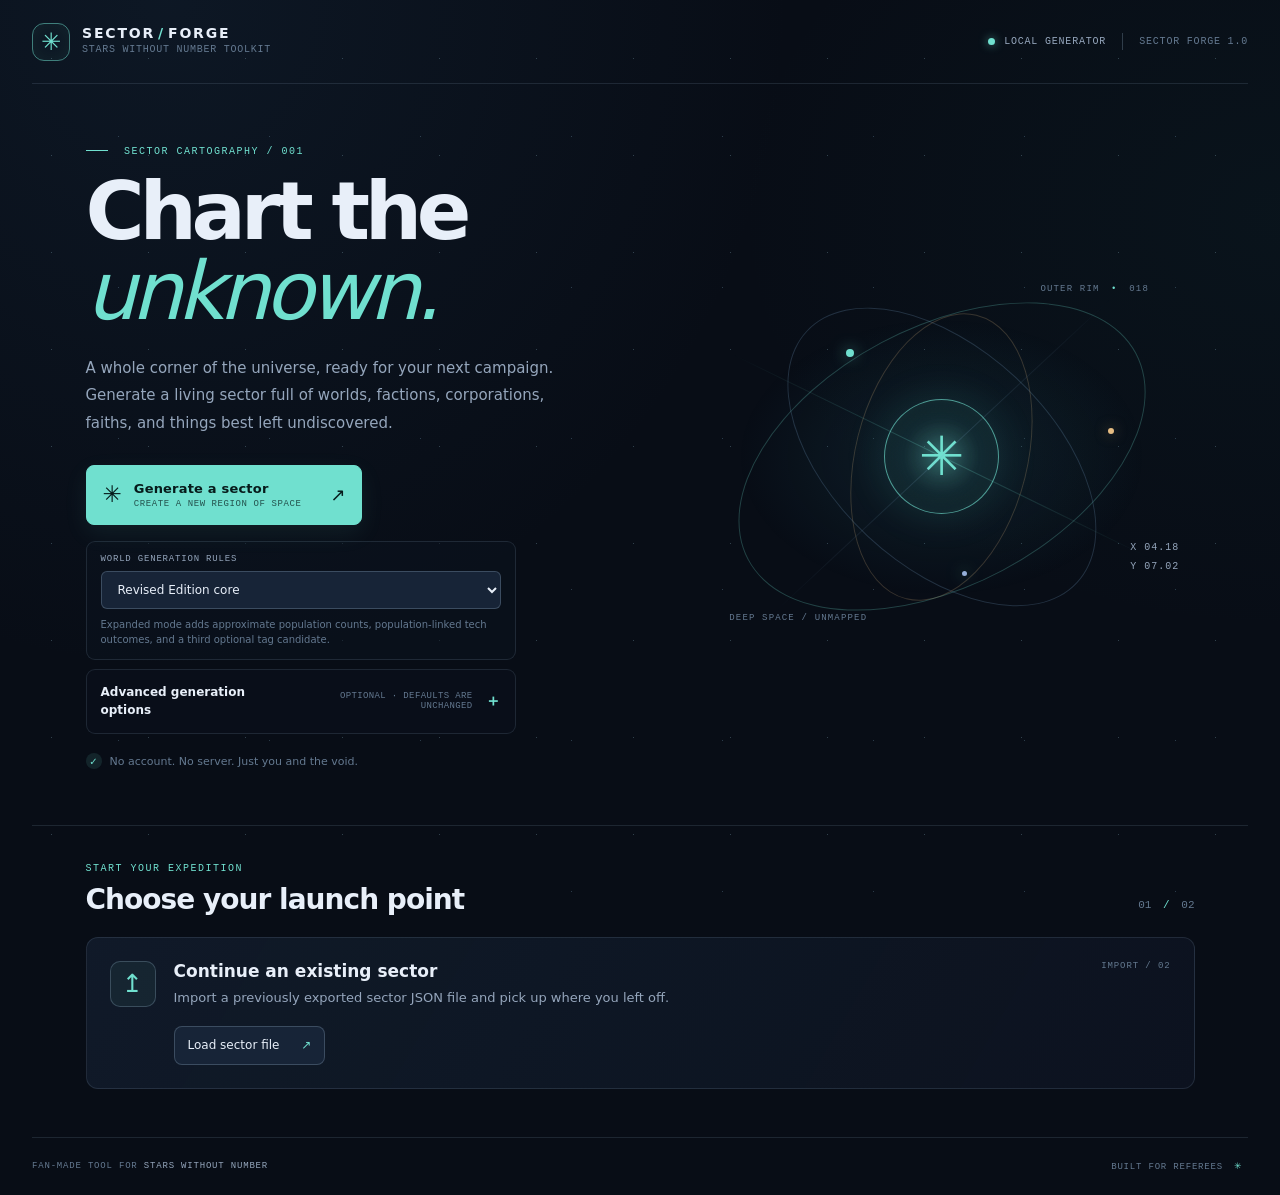
==== index.html @ ba1aae86 "Add files via upload" ====
<!DOCTYPE html>
<html lang="en">
<head>
	<meta charset="UTF-8">
	<meta name="viewport" content="width=device-width, initial-scale=1">
	<meta name="theme-color" content="#0a101b">
	<meta name="description" content="Generate, explore, edit, and share Stars Without Number sectors.">
	<link rel="icon" type="image/svg+xml" href="./favicon.svg">
	<link rel="icon" type="image/png" sizes="32x32" href="./favicon-32x32.png">
	<link rel="icon" type="image/png" sizes="16x16" href="./favicon-16x16.png">
	<link rel="shortcut icon" href="./favicon.ico">
	<link rel="apple-touch-icon" sizes="180x180" href="./apple-touch-icon.png">
	<title>Sector Forge — Stars Without Number</title>
	<link rel="stylesheet" href="planet.css">
</head>
<body>
	<main id="generator-container" class="hide-section app-shell generator-shell">
		<header class="app-topbar">
			<a class="brand-lockup" href="#" aria-label="Sector Forge home">
				<span class="brand-mark" aria-hidden="true">✳</span>
				<span class="brand-copy"><strong>SECTOR<span class="brand-slash">/</span>FORGE</strong><small>STARS WITHOUT NUMBER TOOLKIT</small></span>
			</a>
			<div class="topbar-right"><span class="status-dot"></span><span>LOCAL GENERATOR</span><span class="topbar-divider"></span><span class="version-label">SECTOR FORGE 1.0</span></div>
		</header>

		<section class="hero-grid">
			<div class="hero-copy">
				<p class="eyebrow"><span class="eyebrow-line"></span> SECTOR CARTOGRAPHY / 001</p>
				<h1>Chart the<br><em>unknown.</em></h1>
				<p class="hero-description">A whole corner of the universe, ready for your next campaign. Generate a living sector full of worlds, factions, corporations, faiths, and things best left undiscovered.</p>
				<div class="hero-actions">
					<button id="generate-button" class="button button-primary"><span class="button-icon" aria-hidden="true">✳</span><span><strong>Generate a sector</strong><small>CREATE A NEW REGION OF SPACE</small></span><span class="button-arrow" aria-hidden="true">↗</span></button>
				</div>
				<div class="generation-options">
					<label for="world-generation-mode">World generation rules</label>
					<select id="world-generation-mode">
						<option value="core">Revised Edition core</option>
						<option value="expanded">Expanded World Generation profile</option>
					</select>
					<p>Expanded mode adds approximate population counts, population-linked tech outcomes, and a third optional tag candidate.</p>
				</div>
				<details id="advanced-generation-options" class="generation-advanced">
					<summary><span>Advanced generation options</span><small>OPTIONAL · DEFAULTS ARE UNCHANGED</small></summary>
					<div class="generation-advanced-grid">
						<div class="generation-advanced-field">
							<label for="system-density">System density</label>
							<select id="system-density">
								<option value="default" selected>Default — current SWN baseline (21–30)</option>
								<option value="empty">Empty — no systems</option>
								<option value="scarce">Scarce — 8–14 systems</option>
								<option value="normal">Normal — 31–40 systems</option>
								<option value="crowded">Crowded — 45–65 systems</option>
							</select>
						</div>
						<div class="generation-advanced-field">
							<label for="world-density">World &amp; orbital content</label>
							<select id="world-density">
								<option value="default" selected>Default — current generation rules</option>
								<option value="empty">Empty — no planets or extra objects</option>
								<option value="scarce">Scarce — occasional worlds and objects</option>
								<option value="normal">Normal — varied, moderate systems</option>
								<option value="crowded">Crowded — many worlds and objects</option>
							</select>
						</div>
					</div>
					<p class="generation-advanced-note">System density controls how many of the 80 hexes contain stars. World &amp; orbital content controls planets, surface sites, and non-world survey objects such as stations, mines, ruins, wrecks, and installations. Leave both at Default to keep the existing one-click behavior.</p>
				</details>
				<div class="hero-footnote"><span class="mini-check">✓</span> No account. No server. Just you and the void.</div>
			</div>
			<div class="hero-art" aria-hidden="true">
				<div class="orbit orbit-one"></div><div class="orbit orbit-two"></div><div class="orbit orbit-three"></div>
				<div class="orbit-axis orbit-axis-one"></div><div class="orbit-axis orbit-axis-two"></div>
				<div class="hero-core"><span>✳</span></div>
				<span class="orbital-point orbital-point-one"></span><span class="orbital-point orbital-point-two"></span><span class="orbital-point orbital-point-three"></span>
				<span class="art-label art-label-top">OUTER RIM <i>•</i> 018</span><span class="art-label art-label-bottom">DEEP SPACE / UNMAPPED</span>
				<span class="art-coordinate">X 04.18<br>Y 07.02</span>
			</div>
		</section>

		<section class="creation-grid" aria-label="Sector setup">
			<div class="section-heading"><div><p class="eyebrow">START YOUR EXPEDITION</p><h2>Choose your launch point</h2></div><span class="section-index">01 <i>/</i> 02</span></div>
			<div class="launch-card load-card">
				<div class="launch-icon" aria-hidden="true">↥</div>
				<div class="launch-copy"><h3>Continue an existing sector</h3><p>Import a previously exported sector JSON file and pick up where you left off.</p><label class="button button-secondary file-button" for="file-input">Load sector file <span aria-hidden="true">↗</span></label><input type="file" id="file-input" accept=".json,.txt,application/json,text/plain"></div>
				<div class="card-index">IMPORT / 02</div>
			</div>
		</section>

		<footer class="app-footer"><span>FAN-MADE TOOL FOR <a href="https://www.sinenomine-pub.com/?page_id=395" target="_blank" rel="noreferrer">STARS WITHOUT NUMBER</a></span><span class="footer-right">BUILT FOR REFEREES <i>✳</i></span></footer>
	</main>

	<main id="viewer-container" class="hide-section app-shell viewer-shell">
		<header class="app-topbar">
			<a class="brand-lockup" href="#" id="home-brand" aria-label="Back to Sector Forge">
				<span class="brand-mark" aria-hidden="true">✳</span>
				<span class="brand-copy"><strong>SECTOR<span class="brand-slash">/</span>FORGE</strong><small>STARS WITHOUT NUMBER TOOLKIT</small></span>
			</a>
			<div class="topbar-right"><span class="status-dot"></span><span>SECTOR FILE ACTIVE</span><span class="topbar-divider"></span><span class="version-label">GM CONSOLE</span></div>
		</header>

		<section class="sector-heading-row">
			<div class="sector-heading-copy"><p class="eyebrow"><span class="eyebrow-line"></span> YOUR CHARTED SPACE</p><div id="sector-name-container" class="sector-name-container"></div><p class="sector-subtitle">Independent worlds. Competing powers. A thousand stories waiting to happen.</p></div>
			<div class="sector-heading-actions"><span class="live-pill"><span class="status-dot"></span> ACTIVE SECTOR</span><button id="back-button" class="button button-quiet genmode"><span aria-hidden="true">←</span> All sectors</button></div>
		</section>

		<div id="viewer-tabs" class="viewer-tabs">
			<section data-title="Export" class="content-panel export-panel">
				<div class="panel-heading"><div><p class="eyebrow">TRANSFER / ARCHIVE</p><h2>Export &amp; share</h2><p class="panel-description">Save a local copy for safekeeping, or share a compressed link to this exact sector.</p></div><span class="panel-heading-mark" aria-hidden="true">↗</span></div>
				<div class="export-grid">
					<article class="export-card"><div class="export-card-icon" aria-hidden="true">▤</div><p class="eyebrow">REFEREE EDITION</p><h3>Full sector archive</h3><p>Includes private notes, hidden details, world tags, and referee-facing information.</p><a id="export-json-gm" class="button button-primary export-link" download>Download GM JSON <span aria-hidden="true">↓</span></a><label class="field-label" for="export-url-gm">Shareable GM link</label><input id="export-url-gm" readonly class="url-export" aria-label="Shareable GM link">
					</article>
					<article class="export-card"><div class="export-card-icon" aria-hidden="true">◇</div><p class="eyebrow">PLAYER EDITION</p><h3>Player-safe archive</h3><p>Strips selected secrets and hidden details, ready to share with the table.</p><a id="export-json-player" class="button button-secondary export-link" download>Download player JSON <span aria-hidden="true">↓</span></a><label class="field-label" for="export-url-player">Shareable player link</label><input id="export-url-player" readonly class="url-export" aria-label="Shareable player link">
					</article>
				</div>
				<p class="export-note"><span aria-hidden="true">ⓘ</span> Links contain the sector data in the URL. Large sectors may create long links; JSON is the most reliable backup.</p>
			</section>
			<section data-title="Sector Map" id="map-container" class="content-panel map-panel"></section>
			<section data-title="Worlds" class="content-panel data-panel"><div class="panel-heading"><div><p class="eyebrow">PLANETARY RECORDS</p><h2>World directory</h2><p class="panel-description">Browse and sort the worlds scattered across this sector.</p></div><span class="panel-heading-mark" aria-hidden="true">◎</span></div><div id="worlds-output" class="table-output"></div></section>
			<section data-title="Corporations" class="content-panel data-panel"><div class="panel-heading"><div><p class="eyebrow">COMMERCE / INDUSTRY</p><h2>Corporations</h2><p class="panel-description">The organizations competing to own tomorrow.</p></div><span class="panel-heading-mark" aria-hidden="true">▥</span></div><div id="corporations-output" class="table-output"></div></section>
			<section data-title="Political Groups" class="content-panel data-panel"><div class="panel-heading"><div><p class="eyebrow">POWER / INFLUENCE</p><h2>Political groups</h2><p class="panel-description">Movements, coalitions, and powers with a stake in the sector.</p></div><span class="panel-heading-mark" aria-hidden="true">⌘</span></div><div id="political-groups-output" class="table-output"></div></section>
			<section data-title="Religions" class="content-panel data-panel"><div class="panel-heading"><div><p class="eyebrow">BELIEF / IDEOLOGY</p><h2>Religions &amp; faiths</h2><p class="panel-description">Creeds that shape worlds—and the people willing to die for them.</p></div><span class="panel-heading-mark" aria-hidden="true">✧</span></div><div id="religions-output" class="table-output"></div></section>
			<section data-title="Aliens" class="content-panel data-panel"><div class="panel-heading"><div><p class="eyebrow">NON-HUMAN INTELLIGENCE</p><h2>Alien catalog</h2><p class="panel-description">Unfamiliar life, strange societies, and first-contact complications.</p></div><span class="panel-heading-mark" aria-hidden="true">⌁</span></div><div id="aliens-output" class="table-output"></div></section>
			<section data-title="Factions" class="content-panel data-panel campaign-panel">
				<div class="panel-heading"><div><p class="eyebrow">SECTOR POWER / DOWNTIME</p><h2>Faction operations</h2><p class="panel-description">Track influential organizations, their resources, goals, assets, and the pressure they exert across the sector.</p></div><span class="panel-heading-mark" aria-hidden="true">♜</span></div>
				<div class="tool-actions"><button id="factions-reroll" class="button button-secondary" type="button">Regenerate factions</button><button id="faction-turn-button" class="button button-primary" type="button">Advance faction turn ↗</button><span id="faction-turn-status" class="tool-status"></span></div>
				<div id="faction-news" class="story-grid"></div><div id="factions-output" class="table-output"></div>
				<div class="panel-subsection"><h3>Diplomatic relations</h3><p class="panel-description">Bilateral relationships shift with turns and can be adjusted directly; they feed conflict pressure and market stability.</p><div id="diplomacy-output" class="table-output"></div></div>
				<div class="panel-subsection"><h3>Faction asset roster</h3><p class="panel-description">Review and edit individual assets, upkeep, hit points, deployment, and readiness.</p><div id="assets-output" class="table-output"></div></div>
				<p class="tool-footnote">Faction turns track income, upkeep, maintenance, asset purchases, influence, repair, and attack events using Sector Forge’s original generic asset catalog. This is a playable campaign aid, not a verbatim reproduction of the full published faction asset catalog and all special asset abilities.</p>
			</section>
			<section data-title="Trade & Routes" class="content-panel data-panel campaign-panel">
				<div class="panel-heading"><div><p class="eyebrow">TRADE LANES / POLITIES / MARKETS</p><h2>Sector connections</h2><p class="panel-description">Map reachable neighbors, outline political blocs, and compare original local commodity markets.</p></div><span class="panel-heading-mark" aria-hidden="true">⇄</span></div>
				<div class="tool-actions"><button id="routes-reroll" class="button button-secondary" type="button">Recalculate routes</button><button id="markets-reroll" class="button button-secondary" type="button">Reroll markets</button><span id="route-status" class="tool-status"></span></div>
				<div class="panel-subsection"><h3>Political blocs</h3><div id="polities-output" class="story-grid"></div></div>
				<div class="panel-subsection"><h3>Trade & scout routes</h3><div id="routes-output" class="table-output"></div></div>
				<div class="panel-subsection"><h3>Territorial influence</h3><p class="panel-description">Control is recalculated from home systems and deployed assets. A referee override can settle contested borders.</p><div id="influence-output" class="table-output"></div></div>
				<div class="panel-subsection"><h3>World markets</h3><p class="panel-description">Prices are creative local estimates for campaign play, not a literal transcription of Suns of Gold tables.</p><div id="markets-output" class="market-grid"></div></div>
				<div class="panel-subsection"><h3>Corporate market links</h3><p class="panel-description">These are live links between corporations, specific worlds, market goods, and the systems that carry the trade.</p><div id="corp-market-links-output" class="table-output"></div></div>
			</section>
			<section data-title="Adventure Lab" class="content-panel data-panel campaign-panel">
				<div class="panel-heading"><div><p class="eyebrow">FRIENDS / ENEMIES / COMPLICATIONS</p><h2>Adventure seed forge</h2><p class="panel-description">Turn existing world tags into playable starting situations with patrons, opposition, complications, locations, stakes, and rewards.</p></div><span class="panel-heading-mark" aria-hidden="true">✦</span></div>
				<div class="tool-actions"><button id="adventures-reroll" class="button button-primary" type="button">Generate new adventure seeds ↗</button><span id="adventure-status" class="tool-status"></span></div>
				<div id="adventures-output" class="story-grid adventure-grid"></div>
			</section>
			<section data-title="Frontier Lab" class="content-panel data-panel campaign-panel">
				<div class="panel-heading"><div><p class="eyebrow">OPTIONAL CAMPAIGN MODULES</p><h2>Supplement toolkit</h2><p class="panel-description">Generate original campaign material for espionage, commerce, military operations, navies, cyberpunk, frontier outposts, ruins, relics, alien mysteries, and more.</p></div><span class="panel-heading-mark" aria-hidden="true">⌘</span></div>
				<div class="supplement-form">
					<label for="supplement-module">Choose a toolkit</label><select id="supplement-module">
						<option value="espionage">Darkness Visible — espionage & conspiracies</option><option value="merchant">Suns of Gold — merchant opportunity</option><option value="military">Starvation Cheap — military campaign</option><option value="naval">Skyward Steel — naval operation</option><option value="vehicle">Engines of Babylon — vehicle design brief</option><option value="cyberpunk">Polychrome — cyberpunk situation</option><option value="sorcery">Codex of the Black Sun — weird science / sorcery prompt</option><option value="outpost">Distant Lights — frontier outpost</option><option value="ruin">Dead Names — lost site / forgotten ruin</option><option value="relic">Relics of the Lost — pretech relic</option><option value="site">Sixteen Stars / Hard Light — perilous adventure site</option><option value="person">Patron / nemesis dossier</option><option value="character">Character Options — character concept</option>
					</select>
					<label for="supplement-target">Anchor to a world or system</label><select id="supplement-target"><option value="">Random suitable location</option></select>
					<button id="supplement-generate" class="button button-primary" type="button">Generate campaign material ↗</button>
				</div>
				<p class="tool-footnote">These are system-neutral, original prompts based on the campaign needs signaled by each book. They are not a page-by-page implementation of each supplement’s proprietary tables or mechanics. Character and patron outputs are original concept dossiers, not complete rules-legal character sheets; use the books to assign exact attributes, skills, foci, and other mechanics.</p>
				<div id="supplement-output" class="story-grid"></div>
			</section>
			<section data-title="Threats & People" class="content-panel data-panel campaign-panel">
				<div class="panel-heading"><div><p class="eyebrow">XENOBESTIARY / NPC FIELD NOTES</p><h2>Threats and people of interest</h2><p class="panel-description">Create useful stat scaffolds for hostile humans, robots/VIs, xenobeasts, patrons, and recurring nemeses.</p></div><span class="panel-heading-mark" aria-hidden="true">⚑</span></div>
				<div class="tool-actions"><button id="threats-reroll" class="button button-secondary" type="button">Generate threats</button><button id="people-reroll" class="button button-secondary" type="button">Generate people</button><span id="threat-status" class="tool-status"></span></div>
				<div class="panel-subsection"><h3>Threat roster</h3><div id="threats-output" class="table-output"></div></div>
				<div class="panel-subsection"><h3>People of interest</h3><div id="people-output" class="story-grid"></div></div>
			</section>
		</div>
		<footer class="app-footer viewer-footer"><span>SECTOR/FORGE <i>✳</i> CAMPAIGN CARTOGRAPHY</span><span class="footer-right">LOCAL DATA · YOUR TABLE · YOUR UNIVERSE</span></footer>
	</main>

	<script src="lzstring.min.js"></script>
	<script src="url-param.js"></script>
	<script src="dynmodal.js"></script>
	<script src="dynedit.js"></script>
	<script src="dyntable.js"></script>
	<script src="dyntab.js"></script>
	<script src="dynspoiler.js"></script>
	<script src="textload.js"></script>
	<script src="generators/genutil.js"></script>
	<script src="generators/namegen.js"></script>
	<script src="generators/swnnamegen.js"></script>
	<script src="generators/buzzword_generator.js"></script>
	<script src="generators/world-terrain-generator.js"></script>
	<script src="generators/star-system-generator.js"></script>
	<script src="generators/world-generator.js"></script>
	<script src="generators/corporation-generator.js"></script>
	<script src="generators/religion-generator.js"></script>
	<script src="generators/political-group-generator.js"></script>
	<script src="generators/alien-generator.js"></script>
	<script src="generators/campaign-tools.js"></script>
	<script src="hexmap.js"></script>
	<script src="app.js"></script>
	<script>App.start();</script>
</body>
</html>
---- planet.css ----
:root {
	color-scheme: dark;
	--bg-color: #080d16;
	--surface-0: #0d1421;
	--surface-1: #111b2a;
	--surface-2: #172437;
	--surface-3: #20334a;
	--text-color: #e8eff9;
	--text-muted: #95a6bc;
	--text-dim: #647990;
	--accent: #70e0cf;
	--accent-strong: #9cf4e7;
	--accent-ink: #061b1b;
	--amber: #e6bd83;
	--danger: #ef8b91;
	--line: rgba(157, 183, 208, .15);
	--line-strong: rgba(157, 183, 208, .27);
	--button-hover-color: var(--accent-strong);
	--inspector-border-color: var(--line);
	--table-alt-color: rgba(124, 155, 187, .045);
	--table-header-color: #162235;
	--table-header-hover-color: #233650;
	--tab-button-color: transparent;
	--tab-button-edge-color: transparent;
	--tab-button-hover-color: rgba(112, 224, 207, .07);
	--tab-button-visible-color: rgba(112, 224, 207, .1);
	--hexmap-grid-color: #24354a;
	--hexmap-xxyy-color: #5e738b;
	--hexmap-selection-color: rgba(112, 224, 207, .17);
	--hexmap-cell-color: #0d1725;
	--hexmap-system-name-color: #e2edf8;
	--hexmap-system-marker-color: #8df2e2;
	--hexmap-planet-name-color: #9eb2c9;
	--font-body: 'Aptos', 'Segoe UI', system-ui, sans-serif;
	--font-display: 'Aptos Display', 'Segoe UI', system-ui, sans-serif;
	--font-mono: ui-monospace, 'SFMono-Regular', Consolas, monospace;
}

* { box-sizing: border-box; }
html { min-width: 320px; background: var(--bg-color); scroll-behavior: smooth; }
body {
	margin: 0;
	min-height: 100vh;
	color: var(--text-color);
	background:
		radial-gradient(ellipse at 13% 0%, rgba(38, 74, 108, .17), transparent 39rem),
		radial-gradient(ellipse at 100% 18%, rgba(24, 96, 93, .08), transparent 34rem),
	var(--bg-color);
	font: 14px/1.55 var(--font-body);
	-webkit-font-smoothing: antialiased;
}
body::before {
	position: fixed;
	inset: 0;
	z-index: 0;
	content: '';
	pointer-events: none;
	opacity: .28;
	background-image: radial-gradient(#9fc8dc 0.55px, transparent .8px), radial-gradient(#8ab3d0 .5px, transparent .8px);
	background-size: 97px 97px, 151px 151px;
	background-position: 3px 10px, 43px 61px;
}
button, input, select, textarea { font: inherit; }
button, a, input { -webkit-tap-highlight-color: transparent; }
a { color: var(--accent); text-decoration: none; }
a:hover { color: var(--accent-strong); }
button { color: inherit; }
button:focus-visible, a:focus-visible, input:focus-visible, select:focus-visible, textarea:focus-visible, .textbutton:focus-visible { outline: 2px solid var(--accent); outline-offset: 3px; }
::selection { color: var(--accent-ink); background: var(--accent); }

.app-shell { position: relative; z-index: 1; width: min(1440px, calc(100% - 64px)); margin: 0 auto; }
.hide-section { display: none !important; }
.app-topbar { display: flex; align-items: center; justify-content: space-between; min-height: 84px; border-bottom: 1px solid var(--line); gap: 20px; }
.brand-lockup { display: inline-flex; align-items: center; gap: 12px; color: var(--text-color); }
.brand-lockup:hover { color: var(--text-color); }
.brand-mark { display: grid; place-items: center; width: 38px; height: 38px; border: 1px solid rgba(112, 224, 207, .52); border-radius: 12px; color: var(--accent); font-size: 24px; line-height: 1; box-shadow: inset 0 0 22px rgba(112, 224, 207, .08); }
.brand-copy { display: grid; gap: 2px; }
.brand-copy strong { font: 700 14px/1 var(--font-display); letter-spacing: .13em; }
.brand-slash { padding: 0 3px; color: var(--accent); }
.brand-copy small { color: var(--text-dim); font: 10px/1.5 var(--font-mono); letter-spacing: .075em; }
.topbar-right { display: flex; align-items: center; gap: 9px; color: var(--text-muted); font: 10px var(--font-mono); letter-spacing: .08em; }
.status-dot { display: inline-block; width: 7px; height: 7px; flex: 0 0 7px; border-radius: 50%; background: var(--accent); box-shadow: 0 0 10px rgba(112, 224, 207, .65); }
.topbar-divider { height: 17px; width: 1px; margin: 0 7px; background: var(--line-strong); }
.version-label { color: var(--text-dim); }

.hero-grid { display: grid; grid-template-columns: 1.04fr .96fr; align-items: center; min-height: 470px; padding: 60px 4.4% 55px; border-bottom: 1px solid var(--line); gap: 5%; overflow: hidden; }
.hero-copy { position: relative; z-index: 1; max-width: 600px; }
.eyebrow { margin: 0 0 13px; color: var(--accent); font: 500 10px/1.5 var(--font-mono); letter-spacing: .15em; text-transform: uppercase; }
.eyebrow-line { display: inline-block; width: 22px; height: 1px; margin: 0 9px 3px 0; background: var(--accent); }
h1, h2, h3, p { overflow-wrap: anywhere; }
h1 { margin: 0; font: 600 clamp(48px, 6.3vw, 84px)/.99 var(--font-display); letter-spacing: -.065em; }
h1 em { color: var(--accent); font-weight: 500; }
.hero-description { max-width: 475px; margin: 23px 0 27px; color: var(--text-muted); font-size: 15px; line-height: 1.85; }
.hero-actions { display: flex; flex-wrap: wrap; gap: 12px; }
.button { display: inline-flex; align-items: center; justify-content: center; gap: 12px; min-height: 46px; padding: 11px 16px; border: 1px solid transparent; border-radius: 8px; cursor: pointer; text-align: left; transition: transform .16s ease, background .16s ease, border-color .16s ease; }
.button:hover { transform: translateY(-1px); }
.button-primary { color: var(--accent-ink); background: var(--accent); border-color: var(--accent); box-shadow: 0 8px 24px rgba(112, 224, 207, .08); }
.button-primary:hover { color: var(--accent-ink); background: var(--accent-strong); border-color: var(--accent-strong); }
.button-secondary { color: var(--text-color); background: var(--surface-2); border-color: var(--line-strong); }
.button-secondary:hover { border-color: rgba(112, 224, 207, .5); background: #1a2a3d; }
.button-quiet { color: var(--text-muted); background: transparent; border-color: var(--line-strong); }
.button-quiet:hover { color: var(--accent); border-color: var(--accent); }
.button-icon { font-size: 23px; }
.button-primary strong { display: block; font: 700 13px var(--font-display); letter-spacing: .015em; }
.button-primary small { display: block; margin-top: 3px; color: rgba(6, 27, 27, .72); font: 9px var(--font-mono); letter-spacing: .065em; }
.button-arrow { margin-left: 17px; font-size: 18px; }
.hero-footnote { display: flex; align-items: center; gap: 8px; margin-top: 19px; color: var(--text-dim); font-size: 11px; }
.mini-check { display: inline-grid; place-items: center; width: 16px; height: 16px; border-radius: 50%; color: var(--accent); background: rgba(112, 224, 207, .11); font-size: 10px; }

.hero-art { position: relative; display: grid; place-items: center; min-height: 360px; isolation: isolate; }
.hero-art::before { position: absolute; inset: 7% 5%; z-index: -1; content: ''; background: radial-gradient(ellipse, rgba(40, 111, 128, .19), transparent 63%); }
.orbit { position: absolute; border: 1px solid rgba(112, 224, 207, .25); border-radius: 50%; transform: rotate(-28deg); }
.orbit-one { width: min(88%, 440px); aspect-ratio: 1.7; }
.orbit-two { width: min(74%, 370px); aspect-ratio: 1.7; transform: rotate(43deg); border-color: rgba(123, 166, 202, .23); }
.orbit-three { width: min(58%, 300px); aspect-ratio: 1.7; transform: rotate(104deg); border-color: rgba(230, 189, 131, .21); }
.orbit-axis { position: absolute; width: min(92%, 470px); height: 1px; background: linear-gradient(90deg, transparent, rgba(112, 224, 207, .25), transparent); }
.orbit-axis-one { transform: rotate(26deg); }
.orbit-axis-two { transform: rotate(-43deg); background: linear-gradient(90deg, transparent, rgba(123, 166, 202, .2), transparent); }
.hero-core { display: grid; place-items: center; width: 115px; height: 115px; border: 1px solid rgba(112, 224, 207, .65); border-radius: 50%; color: var(--accent); background: radial-gradient(circle, rgba(112, 224, 207, .2), rgba(112, 224, 207, .03) 65%); box-shadow: 0 0 44px rgba(112, 224, 207, .12), inset 0 0 24px rgba(112, 224, 207, .1); }
.hero-core span { font-size: 54px; text-shadow: 0 0 25px rgba(112, 224, 207, .7); }
.orbital-point { position: absolute; width: 8px; height: 8px; border-radius: 50%; background: var(--accent); box-shadow: 0 0 15px rgba(112, 224, 207, .65); }
.orbital-point-one { top: 20%; left: 31%; }
.orbital-point-two { right: 16%; top: 42%; width: 6px; height: 6px; background: var(--amber); box-shadow: 0 0 13px rgba(230, 189, 131, .5); }
.orbital-point-three { bottom: 17%; left: 54%; width: 5px; height: 5px; background: #96afd8; }
.art-label { position: absolute; color: var(--text-dim); font: 9px var(--font-mono); letter-spacing: .13em; }
.art-label i { padding: 0 5px; color: var(--accent); font-style: normal; }
.art-label-top { top: 2%; right: 9%; }
.art-label-bottom { bottom: 4%; left: 8%; }
.art-coordinate { position: absolute; right: 3%; bottom: 17%; color: var(--text-muted); font: 10px/1.9 var(--font-mono); letter-spacing: .1em; text-align: right; }

.creation-grid { padding: 35px 4.4% 48px; }
.section-heading { display: flex; justify-content: space-between; align-items: end; gap: 18px; margin-bottom: 21px; }
.section-heading .eyebrow { margin-bottom: 7px; }
h2 { margin: 0; font: 600 clamp(22px, 3vw, 28px)/1.2 var(--font-display); letter-spacing: -.035em; }
.section-index { padding-bottom: 5px; color: var(--text-dim); font: 11px var(--font-mono); }
.section-index i { padding: 0 5px; color: var(--accent); font-style: normal; }
.launch-card { position: relative; display: flex; align-items: flex-start; gap: 18px; padding: 23px; border: 1px solid var(--line); border-radius: 12px; background: linear-gradient(120deg, rgba(17, 27, 42, .94), rgba(13, 20, 33, .85)); }
.launch-icon { display: grid; place-items: center; width: 46px; height: 46px; flex: 0 0 46px; border: 1px solid var(--line-strong); border-radius: 10px; color: var(--accent); background: rgba(112, 224, 207, .06); font-size: 25px; }
.launch-copy { max-width: 600px; }
.launch-copy h3 { margin: 0 0 7px; font: 600 17px var(--font-display); }
.launch-copy p { margin: 0 0 17px; color: var(--text-muted); font-size: 13px; }
.file-button { min-height: 39px; padding: 8px 13px; font-size: 12px; }
.file-button span { margin-left: 10px; color: var(--accent); }
#file-input { display: none; }
.card-index { margin-left: auto; color: var(--text-dim); font: 9px var(--font-mono); letter-spacing: .1em; white-space: nowrap; }
.app-footer { display: flex; justify-content: space-between; align-items: center; gap: 16px; min-height: 58px; border-top: 1px solid var(--line); color: var(--text-dim); font: 9px var(--font-mono); letter-spacing: .09em; }
.app-footer a { color: var(--text-muted); }
.app-footer a:hover { color: var(--accent); }
.app-footer i { margin: 0 5px; color: var(--accent); font-style: normal; }
.footer-right { text-align: right; }

/* Sector overview */
.sector-heading-row { display: flex; justify-content: space-between; align-items: end; gap: 25px; padding: 39px 0 29px; }
.sector-heading-copy { min-width: 0; }
.sector-heading-copy .eyebrow { margin-bottom: 8px; }
.sector-name-container { display: flex; align-items: center; flex-wrap: wrap; gap: 12px; }
.sector-name { display: block; font: 600 clamp(32px, 4vw, 49px)/1.08 var(--font-display); letter-spacing: -.055em; }
.sector-name-container .edit-zone { display: inline-flex; gap: 8px; }
.sector-name-container .textbutton { color: var(--text-dim); font-size: 11px; }
.sector-subtitle { margin: 10px 0 0; color: var(--text-muted); font-size: 13px; }
.sector-heading-actions { display: flex; flex-wrap: wrap; align-items: center; justify-content: flex-end; gap: 12px; padding-bottom: 3px; }
.live-pill { display: inline-flex; align-items: center; gap: 8px; padding: 8px 10px; border: 1px solid rgba(112, 224, 207, .23); border-radius: 999px; color: var(--accent); background: rgba(112, 224, 207, .06); font: 9px var(--font-mono); letter-spacing: .08em; white-space: nowrap; }
.live-pill .status-dot { width: 5px; height: 5px; flex-basis: 5px; }
#back-button { white-space: nowrap; }

.viewer-tabs { min-width: 0; }
.viewer-tabs > div:first-child { display: flex; gap: 5px; overflow-x: auto; padding: 7px 7px 0; border: 1px solid var(--line); border-bottom: 0; border-radius: 12px 12px 0 0; background: rgba(13, 20, 33, .72); scrollbar-width: thin; }
button.dyntab-button { position: relative; display: inline-flex; justify-content: center; align-items: center; min-width: max-content; padding: 12px 15px 14px; margin: 0; border: 1px solid transparent; border-radius: 7px 7px 0 0; color: var(--text-muted); background: transparent; font: 500 12px var(--font-display); cursor: pointer; transition: background .15s ease, color .15s ease; }
button.dyntab-button.dyntab-hidden:hover { color: var(--text-color); background: rgba(255, 255, 255, .035); }
button.dyntab-button.dyntab-visible { color: var(--accent); background: rgba(112, 224, 207, .07); border-color: rgba(112, 224, 207, .15); }
button.dyntab-button.dyntab-visible::after { position: absolute; right: 14px; bottom: -1px; left: 14px; height: 2px; content: ''; background: var(--accent); box-shadow: 0 0 10px rgba(112, 224, 207, .5); }
/* Panels are section elements, not divs: hide every inactive tab regardless of tag. */
.dyntab-panels > .dyntab-hidden { display: none !important; }
.dyntab-panels > .dyntab-visible { display: block; }
.viewer-tabs > div:nth-child(2) { min-height: 450px; padding: 24px; border: 1px solid var(--line); border-radius: 0 0 12px 12px; background: rgba(13, 20, 33, .77); }
.content-panel { min-width: 0; }
.panel-heading { display: flex; justify-content: space-between; align-items: flex-start; gap: 20px; margin-bottom: 25px; }
.panel-heading .eyebrow { margin-bottom: 8px; }
.panel-heading h2 { font-size: 27px; }
.panel-description { max-width: 680px; margin: 9px 0 0; color: var(--text-muted); font-size: 13px; }
.panel-heading-mark { display: grid; place-items: center; width: 43px; height: 43px; border: 1px solid var(--line); border-radius: 11px; color: var(--accent); background: rgba(112, 224, 207, .05); font-size: 24px; flex: 0 0 auto; }
.export-grid { display: grid; grid-template-columns: repeat(2, minmax(0, 1fr)); gap: 17px; }
.export-card { min-width: 0; padding: 23px; border: 1px solid var(--line); border-radius: 11px; background: linear-gradient(150deg, rgba(22, 34, 53, .74), rgba(13, 20, 33, .8)); }
.export-card-icon { display: grid; place-items: center; width: 39px; height: 39px; margin-bottom: 23px; border: 1px solid var(--line-strong); border-radius: 10px; color: var(--accent); background: rgba(112, 224, 207, .06); font-size: 20px; }
.export-card .eyebrow { margin-bottom: 7px; font-size: 9px; }
.export-card h3 { margin: 0 0 8px; font: 600 20px var(--font-display); }
.export-card > p:not(.eyebrow) { min-height: 42px; margin: 0 0 18px; color: var(--text-muted); font-size: 12px; }
.export-link { display: flex; width: 100%; justify-content: space-between; min-height: 41px; margin-bottom: 20px; font-size: 12px; }
.field-label { display: block; margin-bottom: 7px; color: var(--text-dim); font: 10px var(--font-mono); letter-spacing: .04em; }
.url-export { display: block; width: 100%; min-width: 0; padding: 11px 12px; border: 1px solid var(--line); border-radius: 6px; color: var(--text-muted); background: #080f19; font: 11px var(--font-mono); }
.export-note { display: flex; gap: 9px; margin: 20px 0 0; color: var(--text-dim); font-size: 11px; }
.export-note span { color: var(--amber); }
.viewer-footer { margin-top: 23px; }

/* Map and inspector */
#map-container { min-width: 0; }
.map-toolbar { display: flex; justify-content: space-between; align-items: center; gap: 15px; margin-bottom: 17px; }
.map-toolbar-copy { display: grid; gap: 4px; }
.map-kicker { color: var(--accent); font: 10px var(--font-mono); letter-spacing: .12em; }
.map-subtitle { color: var(--text-dim); font-size: 11px; }
.map-stats { display: flex; flex-wrap: wrap; gap: 8px; }
.map-stat { padding: 7px 10px; border: 1px solid var(--line); border-radius: 7px; color: var(--text-muted); background: var(--surface-0); font: 10px var(--font-mono); white-space: nowrap; }
.map-stat strong { color: var(--accent); font-weight: 500; }
.map-layout { display: grid; grid-template-columns: minmax(265px, 310px) minmax(0, 1fr); gap: 18px; align-items: start; min-width: 0; }
.map-layout > * { min-width: 0; max-width: 100%; }
#inspector { display: block; width: 100%; min-width: 0; max-height: 730px; overflow-y: auto; padding: 18px; border: 1px solid var(--line); border-radius: 10px; background: linear-gradient(180deg, rgba(17, 27, 42, .94), rgba(10, 16, 27, .96)); white-space: normal; scrollbar-color: var(--surface-3) transparent; scrollbar-width: thin; }
#inspector::-webkit-scrollbar, .map-canvas-scroll::-webkit-scrollbar, .table-output::-webkit-scrollbar { width: 8px; height: 8px; }
#inspector::-webkit-scrollbar-thumb, .map-canvas-scroll::-webkit-scrollbar-thumb, .table-output::-webkit-scrollbar-thumb { border-radius: 10px; background: var(--surface-3); }
#inspector > p:first-child { padding-bottom: 14px; margin: 0 0 14px; border-bottom: 1px solid var(--line); }
.inspector-system-name { display: block; margin-bottom: 5px; color: var(--text-color); font: 600 22px/1.25 var(--font-display); letter-spacing: -.035em; }
.inspector-object-name { color: #dce7f3; font: 600 14px var(--font-display); }
.inspector-object-header { padding-top: 4px; }
#inspector .secondary { color: var(--text-dim); }
#inspector p { margin: 8px 0; font-size: 12px; }
#inspector hr { height: 1px; margin: 15px 0; border: 0; background: var(--line); }
#inspector table { width: 100%; border-spacing: 0; font-size: 11px; }
#inspector td { padding: 4px 0; vertical-align: top; }
#inspector td:nth-child(1) { padding-right: 13px; color: var(--text-dim); text-align: left; white-space: nowrap; }
#inspector td:nth-child(2) { color: var(--text-muted); overflow-wrap: anywhere; }
#inspector .inspector-tag-body { margin: 8px 0 14px; padding: 10px 11px; border-left: 2px solid rgba(112, 224, 207, .3); border-radius: 0 7px 7px 0; background: rgba(112, 224, 207, .035); color: var(--text-muted); font-size: 11px; }
#inspector .inspector-tag-body p { color: var(--text-dim); font-size: 10px; font-weight: 600; letter-spacing: .07em; text-transform: uppercase; }
#inspector .textbutton { color: var(--accent); font-size: 11px; }
#inspector .textbutton:hover { color: var(--accent-strong); text-decoration: underline; }
.map-visual { display: flex; flex-direction: column; min-width: 0; overflow: hidden; border: 1px solid var(--line); border-radius: 10px; background: radial-gradient(ellipse at 50% 43%, rgba(26, 55, 76, .25), transparent 70%), #09111d; }
.map-visual-header { display: flex; justify-content: space-between; align-items: center; gap: 12px; padding: 13px 16px; border-bottom: 1px solid var(--line); background: rgba(17, 27, 42, .65); }
.map-visual-header strong { font: 500 11px var(--font-mono); letter-spacing: .07em; }
.map-visual-header span { color: var(--text-dim); font: 9px var(--font-mono); letter-spacing: .08em; }
.map-canvas-scroll { display: flex; justify-content: center; align-items: flex-start; width: 100%; min-width: 0; max-width: 100%; padding: 15px 10px 8px; overflow: visible; overscroll-behavior: auto; }
#hexmap { display: block; width: min(100%, 600px); height: auto; max-width: 100%; cursor: crosshair; image-rendering: auto; }
.map-legend { display: flex; flex-wrap: wrap; align-items: center; gap: 13px; padding: 12px 16px; border-top: 1px solid var(--line); color: var(--text-dim); font-size: 10px; }
.legend-item { display: inline-flex; align-items: center; gap: 7px; }
.legend-dot { display: inline-block; width: 7px; height: 7px; border-radius: 50%; background: var(--accent); box-shadow: 0 0 7px rgba(112, 224, 207, .4); }
.legend-ring { display: inline-block; width: 10px; height: 10px; border: 1px solid var(--amber); border-radius: 50%; }
.legend-faction-swatch { display:inline-block; flex:0 0 10px; width:10px; height:10px; border:1px solid rgba(230,240,250,.55); border-radius:2px; box-shadow:0 0 6px rgba(0,0,0,.2); }
.legend-faction-swatch.contested { background:#e6bd83; }
.legend-hex { display: inline-block; width: 10px; height: 9px; border: 1px solid var(--hexmap-grid-color); clip-path: polygon(25% 0, 75% 0, 100% 50%, 75% 100%, 25% 100%, 0 50%); background: var(--surface-2); }

/* Data tables */
.data-panel { min-width: 0; }
.table-output { max-width: 100%; overflow: auto; border: 1px solid var(--line); border-radius: 9px; scrollbar-width: thin; scrollbar-color: var(--surface-3) transparent; }
.dyntable { width: 100%; min-width: 740px; border-spacing: 0; border-collapse: separate; color: var(--text-muted); font-size: 12px; }
.dyntable td { padding: 12px 14px; border: 0; border-bottom: 1px solid rgba(157, 183, 208, .08); vertical-align: top; }
.dyntable tbody tr { background: rgba(13, 20, 33, .45); transition: background .12s ease; }
.dyntable tbody tr:nth-child(2n) { background: rgba(124, 155, 187, .035); }
.dyntable tbody tr:hover { background: rgba(112, 224, 207, .055); }
.dyntable tbody tr:last-child td { border-bottom: 0; }
.dyntable thead { position: sticky; top: 0; z-index: 1; color: var(--text-dim); background: var(--table-header-color); font: 10px var(--font-mono); letter-spacing: .065em; text-transform: uppercase; }
.dyntable thead td { padding-top: 14px; padding-bottom: 14px; border-bottom: 1px solid var(--line-strong); cursor: pointer; white-space: nowrap; }
.dyntable thead td:hover { color: var(--accent); background: var(--table-header-hover-color); }
.dyntable .dyntable-hidden, .no-edit .dyntable .edit-cell { display: none; }
.dyntable .textbutton { color: var(--accent); }

/* Editors, dialogs and spoilers */
input, select, textarea { max-width: 100%; border: 1px solid var(--line-strong); border-radius: 6px; color: var(--text-color); background: #0a111d; }
input, select { padding: 8px 10px; }
textarea { padding: 10px; }
input::placeholder, textarea::placeholder { color: var(--text-dim); }
.no-edit .edit-zone { display: none !important; }
.map-edit-mode-off #inspector .edit-zone { display: none !important; }
.textbutton { cursor: pointer; color: var(--accent); user-select: none; }
.textbutton:hover { color: var(--accent-strong); }
.dynmodal-background { position: fixed; inset: 0; z-index: 50; width: 100%; height: 100%; background: rgba(3, 6, 12, .78); backdrop-filter: blur(5px); }
#modal-background.hide { display: none; }
.dynmodal-container { position: fixed; top: 50%; left: 50%; z-index: 51; width: min(560px, calc(100vw - 32px)); max-height: min(84vh, 850px); overflow: auto; transform: translate(-50%, -50%); padding: 25px; border: 1px solid var(--line-strong); border-radius: 13px; color: var(--text-color); background: var(--surface-0); box-shadow: 0 24px 80px rgba(0, 0, 0, .5); }
.dynmodal-container > p:first-child { margin-top: 0; font: 600 20px var(--font-display); }
.dynmodal-container .textbutton { display: inline-flex; margin: 7px 8px 0 0; padding: 9px 14px; border: 1px solid var(--line-strong); border-radius: 6px; }
.dynedit { width: 100%; border-spacing: 0 7px; }
.dynedit td { vertical-align: top !important; }
.dynedit td:first-child { width: 32%; padding: 8px 12px 0 0; color: var(--text-muted); font-size: 12px; }
.dynedit select, .dynedit input, .dynedit textarea { width: 100%; padding: 9px 10px; }
.dynedit textarea { min-height: 80px; resize: vertical; }
.dynedit-title { margin-bottom: 15px; color: var(--text-color); font: 600 20px var(--font-display); }
.dynedit-randomize { margin-left: 7px; color: var(--accent); cursor: pointer; font-size: 20px; }
.dynspoiler-header { cursor: pointer; color: var(--accent); font: 500 10px var(--font-mono); letter-spacing: .07em; }
.dynspoiler-header:hover { text-decoration: underline; }
.dynspoiler-header::after { content: '  +'; color: var(--text-dim); }
.dynspoiler-header.dynspoiler-hidden::after { content: '  −'; }
.dynspoiler-body.dynspoiler-hidden { display: none; }

@media (min-width: 1600px) {
	.app-shell { width: min(1500px, calc(100% - 100px)); }
}
@media (max-width: 1000px) {
	.app-shell { width: min(100% - 36px, 900px); }
	.hero-grid { padding-right: 2%; padding-left: 2%; gap: 2%; }
	.creation-grid { padding-right: 2%; padding-left: 2%; }
	.map-layout { grid-template-columns: minmax(235px, 280px) minmax(0, 1fr); gap: 12px; }
	.viewer-tabs > div:nth-child(2) { padding: 17px; }
	#inspector { padding: 13px; }
}
@media (max-width: 760px) {
	.app-shell { width: calc(100% - 28px); }
	.app-topbar { min-height: 70px; }
	.topbar-right { font-size: 8px; gap: 6px; }
	.version-label, .topbar-divider { display: none; }
	.brand-mark { width: 34px; height: 34px; }
	.brand-copy strong { font-size: 12px; }
	.brand-copy small { font-size: 8px; }
	.hero-grid { grid-template-columns: 1fr; min-height: 0; padding: 43px 2% 35px; }
	h1 { font-size: clamp(48px, 13vw, 76px); }
	.hero-description { max-width: 550px; font-size: 14px; }
	.hero-art { min-height: 270px; margin-top: 8px; }
	.hero-core { width: 86px; height: 86px; }
	.hero-core span { font-size: 42px; }
	.orbit-one { width: 80%; }
	.orbit-two { width: 66%; }
	.orbit-three { width: 50%; }
	.art-label-top { right: 2%; }
	.art-coordinate { right: 0; }
	.creation-grid { padding: 30px 2% 35px; }
	.launch-card { padding: 18px; }
	.card-index { display: none; }
	.sector-heading-row { align-items: flex-start; flex-direction: column; padding: 29px 0 23px; gap: 17px; }
	.sector-heading-actions { justify-content: flex-start; }
	.sector-subtitle { max-width: 500px; }
	.viewer-tabs > div:first-child { padding: 5px 5px 0; }
	button.dyntab-button { padding: 11px 12px 13px; font-size: 11px; }
	.viewer-tabs > div:nth-child(2) { padding: 14px; }
	.panel-heading h2 { font-size: 23px; }
	.export-grid { grid-template-columns: 1fr; }
	.export-card > p:not(.eyebrow) { min-height: 0; }
	.map-toolbar { align-items: flex-start; flex-direction: column; }
	.map-layout { grid-template-columns: minmax(0, 1fr); }
	#inspector { max-height: 480px; }
	.map-canvas-scroll { padding: 8px; }
	#hexmap { width: min(100%, 600px); }
	.app-footer { align-items: flex-start; flex-direction: column; justify-content: center; padding: 15px 0; gap: 7px; }
	.footer-right { text-align: left; }
}
@media (max-width: 430px) {
	.topbar-right { font-size: 0; }
	.topbar-right .status-dot { margin-right: 1px; }
	.hero-art { min-height: 220px; }
	.art-label { font-size: 7px; }
	.launch-card { gap: 13px; padding: 15px; }
	.launch-icon { width: 38px; height: 38px; flex-basis: 38px; }
	.launch-copy h3 { font-size: 15px; }
	.section-heading { align-items: flex-start; }
	.section-index { padding-top: 5px; white-space: nowrap; }
	.live-pill { font-size: 8px; }
	.panel-heading-mark { width: 36px; height: 36px; }
	.export-card { padding: 17px; }
	.viewer-tabs > div:nth-child(2) { padding: 10px; }
}

@media (prefers-reduced-motion: reduce) {
	*, *::before, *::after { scroll-behavior: auto !important; transition-duration: .01ms !important; animation-duration: .01ms !important; }
}

.inspector-empty-state { display: flex; min-height: 260px; flex-direction: column; align-items: flex-start; justify-content: center; }
.inspector-empty-mark { display: grid; place-items: center; width: 42px; height: 42px; margin-bottom: 15px; border: 1px solid var(--line-strong); border-radius: 12px; color: var(--text-dim); font-size: 25px; }
.inspector-empty-state h3 { margin: 0 0 6px; font: 600 17px var(--font-display); }
.inspector-empty-state p { color: var(--text-muted); font-size: 12px; }

/* Campaign-tool workspace components */
.tool-actions { display:flex; align-items:center; flex-wrap:wrap; gap:9px; margin: 4px 0 20px; }
.tool-status { color:var(--text-muted); font: 500 10px var(--font-mono); letter-spacing:.03em; }
.tool-footnote { margin: 18px 0 0; padding: 12px 14px; border:1px solid var(--line); border-left:2px solid var(--accent); border-radius:8px; color:var(--text-muted); background:var(--surface-1); font-size:11px; line-height:1.65; }
.panel-subsection { margin-top:28px; }
.panel-subsection > h3 { margin:0 0 12px; color:var(--text-color); font:600 16px var(--font-display); letter-spacing:-.01em; }
.panel-subsection > .panel-description { margin-top:-4px; margin-bottom:14px; }
.story-grid { display:grid; grid-template-columns:repeat(2,minmax(0,1fr)); gap:12px; }
.story-card { min-width:0; position:relative; padding:17px; border:1px solid var(--line); border-radius:12px; background:linear-gradient(145deg,var(--surface-1),var(--surface-2)); box-shadow:0 8px 24px rgba(0,0,0,.08); }
.story-card:hover { border-color:var(--line-strong); }
.story-kicker { margin:0 0 7px; color:var(--accent); font:500 9px var(--font-mono); letter-spacing:.1em; text-transform:uppercase; overflow-wrap:anywhere; }
.story-card h3 { margin:0 0 8px; color:var(--text-color); font:600 18px var(--font-display); line-height:1.2; overflow-wrap:anywhere; }
.story-summary { margin:0 0 13px; color:var(--text-muted); font-size:12px; line-height:1.65; }
.story-field { display:grid; grid-template-columns:minmax(74px, .42fr) minmax(0,1fr); gap:10px; padding:8px 0; border-top:1px solid var(--line); font-size:11px; line-height:1.5; }
.story-field strong { color:var(--text-dim); font:500 9px var(--font-mono); letter-spacing:.07em; text-transform:uppercase; }
.story-field span { min-width:0; color:var(--text-color); overflow-wrap:anywhere; }
.story-field ul { padding-left:16px; margin:0; }
.story-field li { margin:0 0 4px; }
.story-status { display:inline-flex; align-items:center; margin:0 0 10px; padding:4px 7px; border:1px solid var(--line); border-radius:5px; color:var(--text-muted); font:500 9px var(--font-mono); text-transform:uppercase; letter-spacing:.05em; }
.story-status.is-complete { border-color:rgba(111,205,163,.32); color:#8edeb6; }
.story-controls { display:flex; flex-wrap:wrap; gap:8px; margin-top:12px; padding-top:11px; border-top:1px solid var(--line); }
.campaign-table { width:100%; }
.campaign-table-wrap { max-width:100%; overflow:auto; border:1px solid var(--line); border-radius:10px; }
.campaign-table-wrap table { margin:0; }
.market-grid { display:grid; grid-template-columns:repeat(2,minmax(0,1fr)); gap:12px; }
.market-card { min-width:0; padding:15px; border:1px solid var(--line); border-radius:10px; background:var(--surface-1); }
.market-card h4 { margin:0 0 5px; font:600 15px var(--font-display); overflow-wrap:anywhere; }
.market-summary { margin:0 0 10px; color:var(--text-muted); font-size:11px; line-height:1.5; }
.market-world { color:var(--accent); font:500 9px var(--font-mono); letter-spacing:.06em; text-transform:uppercase; }
.market-meta { display:flex; align-items:center; justify-content:space-between; gap:8px; color:var(--text-dim); font:10px var(--font-mono); }
.market-card table { width:100%; margin-top:12px; border-collapse:collapse; font-size:10px; }
.market-card th,.market-card td { padding:7px 4px; text-align:left; border-top:1px solid var(--line); vertical-align:top; }
.market-card th { color:var(--text-dim); font:500 8px var(--font-mono); letter-spacing:.05em; text-transform:uppercase; }
.market-card td:last-child,.market-card th:last-child { text-align:right; white-space:nowrap; }
.market-card .supply-surplus { color:#88d8b1; }
.market-card .supply-shortage,.market-card .supply-rare { color:#e7bd7a; }
.supplement-form { display:grid; grid-template-columns:minmax(0,1fr) minmax(0,1fr); gap:9px 14px; align-items:end; padding:17px; margin-bottom:15px; border:1px solid var(--line); border-radius:12px; background:var(--surface-1); }
.supplement-form label { color:var(--text-muted); font:500 9px var(--font-mono); letter-spacing:.08em; text-transform:uppercase; }
.supplement-form select { width:100%; min-width:0; padding:11px 12px; color:var(--text-color); background:var(--surface-2); border:1px solid var(--line-strong); border-radius:7px; font:12px var(--font-body); }
.supplement-form button { grid-column:1/-1; justify-self:start; }
.empty-note { padding:20px 16px; border:1px dashed var(--line-strong); border-radius:9px; color:var(--text-muted); font-size:12px; line-height:1.6; }
.legend-route { display:inline-block; width:21px; height:0; border-top:2px solid var(--accent); vertical-align:middle; margin-right:5px; }
.legend-route.scout { border-top-style:dashed; border-color:var(--text-dim); }
@media (max-width:760px) {
  .story-grid,.market-grid { grid-template-columns:1fr; }
  .supplement-form { grid-template-columns:1fr; }
  .supplement-form button { grid-column:1; width:100%; }
  .tool-actions > button { flex:1 1 auto; }
  .story-card { padding:14px; }
}

.generation-options { max-width: 430px; margin-top: 16px; padding: 12px 14px; border:1px solid var(--line); border-radius:9px; background:rgba(12,20,32,.52); }
.generation-options label { display:block; margin-bottom:7px; color:var(--text-muted); font:500 9px var(--font-mono); letter-spacing:.09em; text-transform:uppercase; }
.generation-options select { width:100%; padding:10px 12px; color:var(--text-color); border:1px solid var(--line-strong); border-radius:6px; background:var(--surface-2); font:12px var(--font-body); }
.generation-options p { margin:8px 0 0; color:var(--text-dim); font-size:10px; line-height:1.5; }
.generation-advanced { max-width:430px; margin-top:9px; border:1px solid var(--line); border-radius:9px; background:rgba(12,20,32,.34); overflow:hidden; }
.generation-advanced > summary { display:flex; align-items:center; justify-content:space-between; gap:12px; padding:13px 14px; color:var(--text-color); font-size:12px; font-weight:600; cursor:pointer; list-style:none; }
.generation-advanced > summary::-webkit-details-marker { display:none; }
.generation-advanced > summary::after { content:'＋'; color:var(--accent); font-size:16px; }
.generation-advanced[open] > summary::after { content:'−'; }
.generation-advanced > summary small { margin-left:auto; color:var(--text-dim); font:9px var(--font-mono); letter-spacing:.04em; text-align:right; }
.generation-advanced-grid { display:grid; grid-template-columns:repeat(2,minmax(0,1fr)); gap:10px; padding:0 14px 4px; }
.generation-advanced-field { min-width:0; }
.generation-advanced-field label { display:block; margin:6px 0 7px; color:var(--text-muted); font:500 9px var(--font-mono); letter-spacing:.07em; text-transform:uppercase; }
.generation-advanced-field select { width:100%; min-width:0; padding:9px 8px; color:var(--text-color); border:1px solid var(--line-strong); border-radius:6px; background:var(--surface-2); font:11px var(--font-body); }
.generation-advanced-note { margin:10px 14px 14px; color:var(--text-dim); font-size:10px; line-height:1.55; }
@media (max-width:520px) { .generation-advanced-grid { grid-template-columns:1fr; gap:4px; } .generation-advanced > summary { align-items:flex-start; flex-wrap:wrap; } .generation-advanced > summary small { flex-basis:100%; text-align:left; margin:0; } }
#map-create-system-button { margin-top:8px; }
#inspector .survey-row-actions { display:block; margin-top:3px; font-size:10px; white-space:normal; }
#inspector .system-survey-heading .edit-zone { display:flex; flex-wrap:wrap; gap:8px; }

/* Sector Forge 2.5 — vector cartography and linked simulation controls */
.map-controlbar { display:flex; align-items:center; justify-content:flex-start; flex-wrap:wrap; gap:8px; padding:10px 13px; border-bottom:1px solid var(--line); background:rgba(8,15,25,.8); }
.map-tool-button { min-height:31px; padding:6px 10px; border:1px solid var(--line-strong); border-radius:6px; color:var(--text-muted); background:var(--surface-1); font:500 10px var(--font-mono); cursor:pointer; transition:border-color .12s ease,color .12s ease,background .12s ease; }
.map-tool-button:hover:not(:disabled) { color:var(--accent); border-color:rgba(112,224,207,.55); background:var(--surface-2); }
.map-tool-button:disabled { opacity:.42; cursor:not-allowed; }
.map-toggle-button[aria-pressed="true"] { color:var(--accent-ink); border-color:var(--accent); background:var(--accent); }
.map-toggle-button[aria-pressed="true"]:hover { color:var(--accent-ink); border-color:var(--accent-strong); background:var(--accent-strong); }
.map-toggle-button[aria-pressed="false"] { color:var(--text-muted); background:var(--surface-1); }
.map-edit-tools[hidden] { display:none !important; }
.map-edit-tools { display:flex; flex-direction:column; min-width:0; }
.map-edit-actionbar { display:flex; align-items:center; justify-content:flex-start; flex-wrap:wrap; gap:8px; padding:10px 13px; border-bottom:1px solid var(--line); background:rgba(8,15,25,.8); }
.map-tool-accent { color:var(--accent-ink); border-color:var(--accent); background:var(--accent); }
.map-tool-accent:hover:not(:disabled) { color:var(--accent-ink); border-color:var(--accent-strong); background:var(--accent-strong); }
.map-hint { flex:1 1 260px; min-width:0; color:var(--text-dim); font-size:10px; line-height:1.5; }
.map-region-tools { display:grid; grid-template-columns:auto minmax(145px,.8fr) minmax(140px,1fr) auto auto; align-items:center; gap:7px; padding:10px 13px; border-bottom:1px solid var(--line); background:rgba(13,22,35,.74); }
.map-region-tools label { color:var(--text-dim); font:500 9px var(--font-mono); letter-spacing:.08em; text-transform:uppercase; }
.map-region-tools select,.map-region-tools input { width:100%; min-width:0; min-height:32px; padding:7px 9px; color:var(--text-color); border:1px solid var(--line-strong); border-radius:6px; outline-offset:2px; background:var(--surface-0); font-size:11px; }
.map-canvas-scroll { display:flex; justify-content:center; align-items:flex-start; width:100%; min-width:0; max-width:100%; padding:12px; overflow:visible; overscroll-behavior:auto; }
#hexmap.hexmap-svg { display:block; width:min(100%, 650px); min-width:0; height:auto; max-width:100%; flex:0 1 650px; aspect-ratio:530 / 745; overflow:hidden; border:1px solid rgba(107,145,176,.18); border-radius:7px; touch-action:auto !important; user-select:none; overscroll-behavior:auto; cursor:default; }
/* Keep native touch scrolling enabled even when the gesture starts on an SVG child.
   The map has no pointer-drag/pan handlers, so the browser must own touch gestures. */
.map-visual, .map-canvas-scroll, #hexmap.hexmap-svg, #hexmap.hexmap-svg * { touch-action:auto !important; }
.map-canvas-scroll { -webkit-overflow-scrolling:touch; }
#hexmap .hex-coordinate { font:9px var(--font-mono); text-anchor:middle; fill:#66809a; pointer-events:none; }
#hexmap .hex-cell { cursor:pointer; outline:none; }
#hexmap .hex-cell:hover polygon { fill:#234356; fill-opacity:.95; stroke:#70e0cf; stroke-width:1.8; }
#hexmap .hex-cell:focus-visible polygon { stroke:#a3fff0; stroke-width:2.5; }
#hexmap .hex-cell.hex-region:hover polygon { fill-opacity:.48; }
#hexmap .hex-cell.is-hex-selected polygon { stroke:#e6bd83; stroke-width:2.2; stroke-opacity:1; }
#hexmap .hex-cell.hex-move-target polygon { stroke:#70e0cf; stroke-width:1.65; stroke-opacity:.75; }
#hexmap .hex-cell.hex-move-target:hover polygon { fill:#17483f; fill-opacity:.75; stroke:#b9fff2; stroke-width:2.3; }
#hexmap .region-mark { font:700 6px var(--font-mono); text-anchor:middle; fill:#eaf6ff; fill-opacity:.82; pointer-events:none; letter-spacing:.025em; }
#hexmap .region-label { font:700 10px var(--font-mono); text-anchor:middle; text-transform:uppercase; letter-spacing:.11em; paint-order:stroke; stroke:#07101b; stroke-width:3.5px; stroke-linejoin:round; pointer-events:none; }
#hexmap .route-line { fill:none; stroke-linecap:round; pointer-events:none; }
#hexmap .route-trade { stroke:#70e0cf; stroke-width:1.9; stroke-opacity:.68; }
#hexmap .route-scout { stroke:#9eb2c9; stroke-width:1.25; stroke-opacity:.48; stroke-dasharray:5 5; }
#hexmap .territory-ring { fill:none; stroke-width:1.7; stroke-opacity:.92; stroke-dasharray:3 2; pointer-events:none; }
#hexmap .territory-ring-soft { pointer-events:none; }
#hexmap .system-node { cursor:pointer; outline:none; pointer-events:all; }
#hexmap .system-hit-area { pointer-events:all; }
#hexmap .system-node:focus-visible .system-core-ring { stroke:#ffffff; stroke-width:2.7; }
#hexmap .system-node.is-selected .system-halo { fill:#70e0cf; fill-opacity:.22; stroke:#e6bd83; stroke-width:1.7; stroke-opacity:.9; }
#hexmap .system-halo { fill:#70e0cf; fill-opacity:.11; stroke:none; }
#hexmap .system-core { stroke:#07101b; stroke-width:1.2; }
#hexmap .system-core-ring { fill:none; stroke-width:1.25; stroke-opacity:.9; }
#hexmap .system-control { fill:none; stroke-width:1.1; stroke-opacity:.65; stroke-dasharray:2 3; }
#hexmap .orbit-dot { fill:#d5e7f4; fill-opacity:.72; pointer-events:none; }
#hexmap .system-label { font:600 9px var(--font-body); text-anchor:middle; fill:#e5effa; paint-order:stroke; stroke:#08111d; stroke-width:2.8px; stroke-linejoin:round; pointer-events:none; }
#hexmap .planet-label { font:italic 9px var(--font-body); text-anchor:middle; fill:#a8bed4; paint-order:stroke; stroke:#08111d; stroke-width:2.6px; stroke-linejoin:round; pointer-events:none; }
#hexmap .planet-extra { font:8px var(--font-mono); text-anchor:middle; fill:#7994ac; pointer-events:none; }
#hexmap .system-world-count { pointer-events:none; }
#hexmap .system-world-count rect { fill:#13283a; stroke:#47657a; stroke-width:.7; }
#hexmap .system-world-count text { font:700 6.5px var(--font-mono); text-anchor:middle; fill:#bcd9e8; }
#hexmap .map-background { pointer-events:all; }
#hexmap .map-stamp { font:8px var(--font-mono); fill:#526d87; letter-spacing:.1em; }
.market-grid { grid-template-columns:repeat(2,minmax(0,1fr)); align-items:start; }
.market-grid > *, .market-card { min-width:0; max-width:100%; }
.market-card { overflow:hidden; }
.market-card summary { display:flex; flex-direction:column; gap:5px; min-width:0; cursor:pointer; list-style:none; }
.market-card summary::-webkit-details-marker { display:none; }
.market-card .market-world,.market-card .market-meta { min-width:0; overflow-wrap:anywhere; }
.market-card .market-meta { display:block; line-height:1.5; }
.market-card .market-context { color:var(--text-muted); font-size:10px; line-height:1.65; overflow-wrap:anywhere; }
.market-table-wrap { width:100%; max-width:100%; min-width:0; overflow-x:auto; overflow-y:hidden; overscroll-behavior-x:contain; }
.market-table-wrap .dyntable { min-width:700px; }
.campaign-row-actions { min-width:155px; white-space:normal; }
.campaign-row-actions .campaign-action { display:inline-block; margin:2px 7px 2px 0; white-space:nowrap; }
.campaign-row-actions .asset-op { font-size:10px; }
#diplomacy-output .dyntable, #influence-output .dyntable { min-width:760px; }
@media (max-width:1000px) {
  .map-region-tools { grid-template-columns:auto minmax(0,1fr) minmax(0,1fr); }
  .map-controlbar, .map-edit-actionbar { align-items:stretch; }
  .map-controlbar .map-tool-button, .map-edit-actionbar .map-tool-button { max-width:100%; }
  .map-region-tools label { grid-column:1/-1; }
  .map-region-tools button { width:100%; }
}
@media (max-width:760px) {
  .map-controlbar { align-items:flex-start; flex-direction:column; }
  .map-region-tools { grid-template-columns:minmax(0,1fr) minmax(0,1fr); }
  .map-region-tools label { grid-column:1/-1; }
  .map-region-tools select,.map-region-tools input { grid-column:1/-1; }
  #hexmap.hexmap-svg { width:min(100%,530px); }
  .market-grid { grid-template-columns:minmax(0,1fr); }
  .market-card { padding:12px; }
}

/* Reciprocal navigation between systems, worlds, markets, and corporate contracts. */
.linked-highlight-row {
  background: rgba(112, 224, 207, .12) !important;
  outline: 1px solid rgba(112, 224, 207, .56);
  outline-offset: -1px;
}
.linked-highlight-card {
  border-color: rgba(112, 224, 207, .8) !important;
  box-shadow: 0 0 0 1px rgba(112, 224, 207, .22), 0 12px 36px rgba(0, 0, 0, .22);
}
#hexmap .system-node.is-linked-focus .system-core-ring,
#hexmap .system-node.is-linked-focus .system-control {
  stroke-width: 2.6;
  filter: drop-shadow(0 0 7px currentColor);
}
#corp-market-links-output { min-width: 0; max-width: 100%; overflow-x: auto; }
#corp-market-links-output .campaign-table { min-width: 760px; }
#markets-output .market-card .story-controls { min-width: 0; flex-wrap: wrap; }
#markets-output .market-card .campaign-action,
#corp-market-links-output .campaign-action { white-space: nowrap; }

/* System Survey: fixed column sizing and aggressive wrapping prevent long body
   descriptors and generated names from colliding or expanding the inspector. */
#inspector .system-survey { width:100%; max-width:100%; min-width:0; }
#inspector .system-survey-heading { display:flex; align-items:baseline; justify-content:space-between; flex-wrap:wrap; gap:6px 10px; margin:0 0 9px; padding-top:2px; line-height:1.4; }
#inspector .system-survey-heading > .inspector-object-name { flex:1 1 115px; min-width:0; overflow-wrap:anywhere; }
#inspector .system-survey-heading .edit-zone { flex:0 0 auto; margin-left:auto; white-space:nowrap; }
#inspector .system-survey-table { display:table; width:100%; min-width:0; max-width:100%; table-layout:fixed; border-collapse:collapse; border-spacing:0; }
#inspector .system-survey-table tbody { width:100%; }
#inspector .system-survey-table tr { border-top:1px solid rgba(157,183,208,.11); }
#inspector .system-survey-table tr:first-child { border-top:0; }
#inspector .system-survey-table td { box-sizing:border-box; min-width:0; max-width:100%; padding:7px 5px; vertical-align:top; white-space:normal; overflow-wrap:anywhere; word-break:normal; hyphens:auto; line-height:1.45; }
#inspector .system-survey-table td.system-survey-type { width:48%; padding-left:0; padding-right:10px; color:var(--text-dim); white-space:normal; overflow-wrap:anywhere; }
#inspector .system-survey-table td.system-survey-name { width:52%; padding-right:0; color:var(--text-color); overflow-wrap:anywhere; }
#inspector .inspector-poi-body { min-width:0; max-width:100%; }
#inspector .inspector-poi-table { width:100%; max-width:100%; table-layout:fixed; border-collapse:collapse; }
#inspector .inspector-poi-table td { white-space:normal; overflow-wrap:anywhere; line-height:1.45; }
#inspector .inspector-poi-table td:first-child { width:36%; padding-right:9px; white-space:normal; }
#inspector .system-survey .textbutton { display:inline-block; padding:2px 0; }
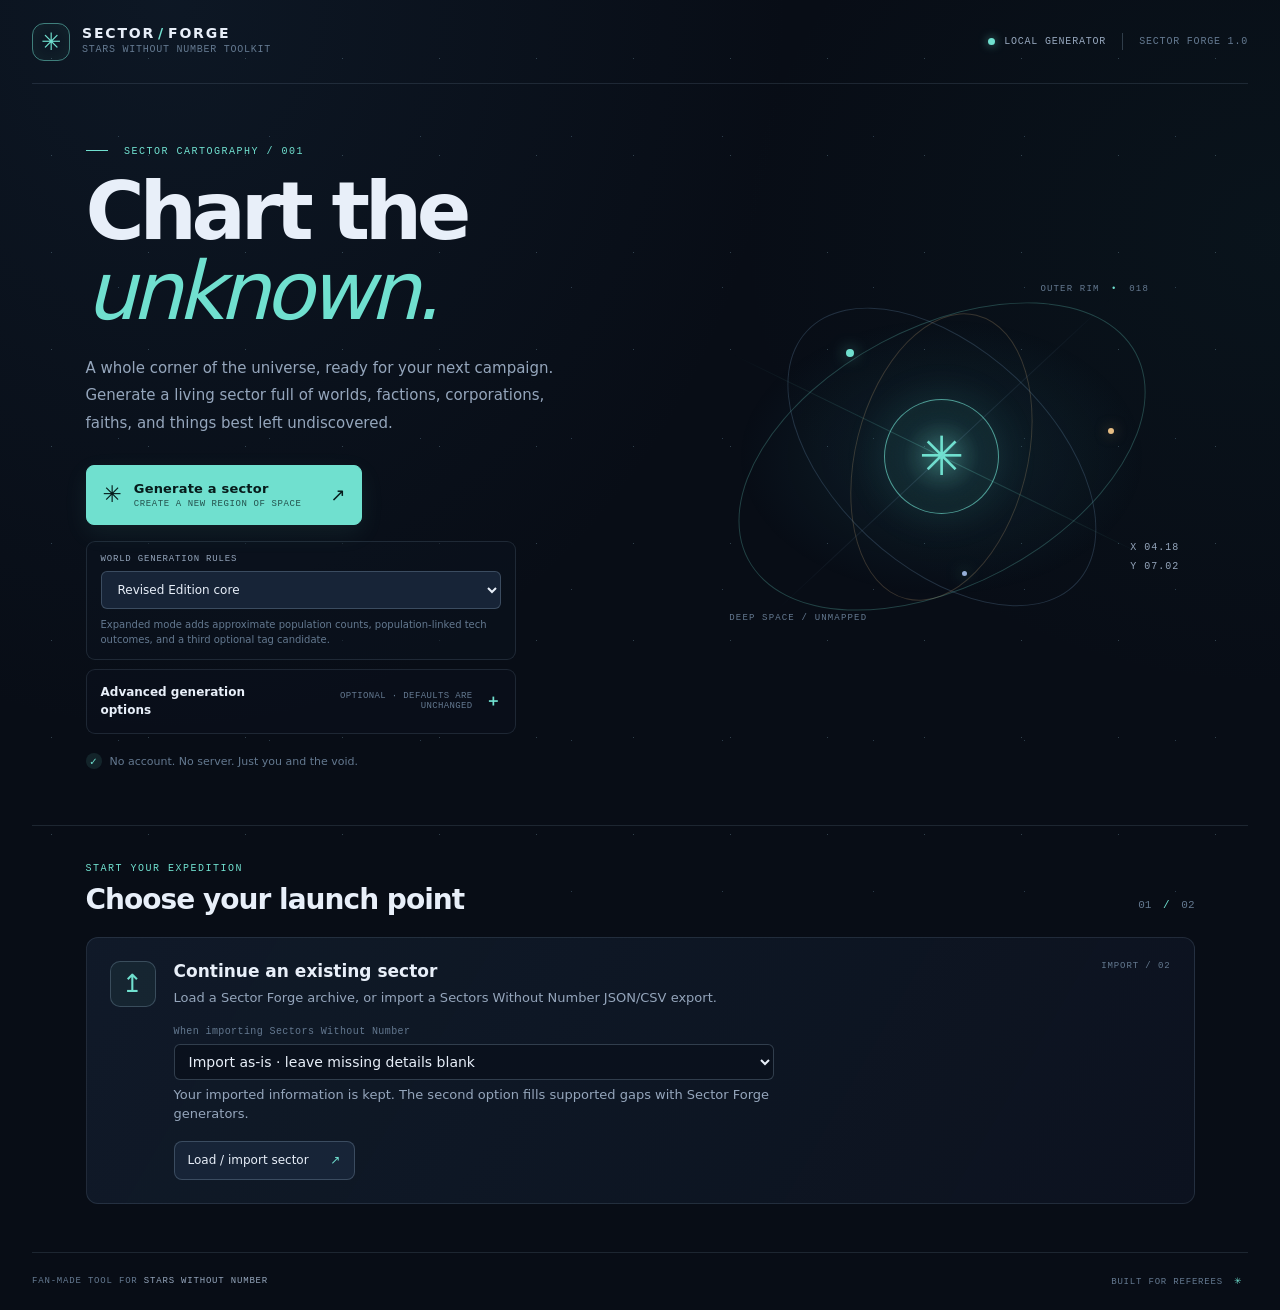
==== commit 30a3d785: "Add files via upload" ====
--- a/index.html
+++ b/index.html
@@ -63,7 +63,7 @@
 							</select>
 						</div>
 					</div>
-					<p class="generation-advanced-note">System density controls how many of the 80 hexes contain stars. World &amp; orbital content controls planets, surface sites, and non-world survey objects such as stations, mines, ruins, wrecks, and installations. Leave both at Default to keep the existing one-click behavior.</p>
+					<p class="generation-advanced-note">System density controls how many of the 120 hexes contain stars. World &amp; orbital content controls planets, surface sites, and non-world survey objects such as stations, mines, ruins, wrecks, and installations. Leave both at Default to keep the existing one-click behavior.</p>
 				</details>
 				<div class="hero-footnote"><span class="mini-check">✓</span> No account. No server. Just you and the void.</div>
 			</div>
@@ -81,7 +81,7 @@
 			<div class="section-heading"><div><p class="eyebrow">START YOUR EXPEDITION</p><h2>Choose your launch point</h2></div><span class="section-index">01 <i>/</i> 02</span></div>
 			<div class="launch-card load-card">
 				<div class="launch-icon" aria-hidden="true">↥</div>
-				<div class="launch-copy"><h3>Continue an existing sector</h3><p>Import a previously exported sector JSON file and pick up where you left off.</p><label class="button button-secondary file-button" for="file-input">Load sector file <span aria-hidden="true">↗</span></label><input type="file" id="file-input" accept=".json,.txt,application/json,text/plain"></div>
+				<div class="launch-copy"><h3>Continue an existing sector</h3><p>Load a Sector Forge archive, or import a Sectors Without Number JSON/CSV export.</p><label class="field-label" for="swn-import-mode">When importing Sectors Without Number</label><select id="swn-import-mode" class="swn-import-mode"><option value="preserve" selected>Import as-is · leave missing details blank</option><option value="enrich">Import and generate missing details</option></select><p class="import-mode-help">Your imported information is kept. The second option fills supported gaps with Sector Forge generators.</p><label class="button button-secondary file-button" for="file-input">Load / import sector <span aria-hidden="true">↗</span></label><input type="file" id="file-input" accept=".json,.txt,.csv,application/json,text/plain,text/csv"></div>
 				<div class="card-index">IMPORT / 02</div>
 			</div>
 		</section>
@@ -116,6 +116,7 @@
 			</section>
 			<section data-title="Sector Map" id="map-container" class="content-panel map-panel"></section>
 			<section data-title="Worlds" class="content-panel data-panel"><div class="panel-heading"><div><p class="eyebrow">PLANETARY RECORDS</p><h2>World directory</h2><p class="panel-description">Browse and sort the worlds scattered across this sector.</p></div><span class="panel-heading-mark" aria-hidden="true">◎</span></div><div id="worlds-output" class="table-output"></div></section>
+			<section data-title="Source Data" id="source-data-panel" class="content-panel data-panel"><div class="panel-heading"><div><p class="eyebrow">IMPORT ARCHIVE / SOURCE RECORDS</p><h2>Source data</h2><p class="panel-description">Review the source entities preserved from an imported Sectors Without Number export.</p></div><span class="panel-heading-mark" aria-hidden="true">⇩</span></div><div id="source-data-summary" class="empty-note">No external source data is attached to this sector.</div><div id="source-data-output" class="table-output"></div><div id="source-data-auxiliary-output" class="table-output"></div></section>
 			<section data-title="Corporations" class="content-panel data-panel"><div class="panel-heading"><div><p class="eyebrow">COMMERCE / INDUSTRY</p><h2>Corporations</h2><p class="panel-description">The organizations competing to own tomorrow.</p></div><span class="panel-heading-mark" aria-hidden="true">▥</span></div><div id="corporations-output" class="table-output"></div></section>
 			<section data-title="Political Groups" class="content-panel data-panel"><div class="panel-heading"><div><p class="eyebrow">POWER / INFLUENCE</p><h2>Political groups</h2><p class="panel-description">Movements, coalitions, and powers with a stake in the sector.</p></div><span class="panel-heading-mark" aria-hidden="true">⌘</span></div><div id="political-groups-output" class="table-output"></div></section>
 			<section data-title="Religions" class="content-panel data-panel"><div class="panel-heading"><div><p class="eyebrow">BELIEF / IDEOLOGY</p><h2>Religions &amp; faiths</h2><p class="panel-description">Creeds that shape worlds—and the people willing to die for them.</p></div><span class="panel-heading-mark" aria-hidden="true">✧</span></div><div id="religions-output" class="table-output"></div></section>
@@ -172,6 +173,9 @@
 	<script src="dyntab.js"></script>
 	<script src="dynspoiler.js"></script>
 	<script src="textload.js"></script>
+	<script src="sector-grid.js"></script>
+	<script src="swn-entity-enrichment.js"></script>
+	<script src="swn-import.js"></script>
 	<script src="generators/genutil.js"></script>
 	<script src="generators/namegen.js"></script>
 	<script src="generators/swnnamegen.js"></script>
--- a/planet.css
+++ b/planet.css
@@ -441,7 +441,7 @@
 .map-region-tools label { color:var(--text-dim); font:500 9px var(--font-mono); letter-spacing:.08em; text-transform:uppercase; }
 .map-region-tools select,.map-region-tools input { width:100%; min-width:0; min-height:32px; padding:7px 9px; color:var(--text-color); border:1px solid var(--line-strong); border-radius:6px; outline-offset:2px; background:var(--surface-0); font-size:11px; }
 .map-canvas-scroll { display:flex; justify-content:center; align-items:flex-start; width:100%; min-width:0; max-width:100%; padding:12px; overflow:visible; overscroll-behavior:auto; }
-#hexmap.hexmap-svg { display:block; width:min(100%, 650px); min-width:0; height:auto; max-width:100%; flex:0 1 650px; aspect-ratio:530 / 745; overflow:hidden; border:1px solid rgba(107,145,176,.18); border-radius:7px; touch-action:auto !important; user-select:none; overscroll-behavior:auto; cursor:default; }
+#hexmap.hexmap-svg { display:block; width:min(100%, 650px); min-width:0; height:auto; max-width:100%; flex:0 1 650px; aspect-ratio:640 / 880; overflow:hidden; border:1px solid rgba(107,145,176,.18); border-radius:7px; touch-action:auto !important; user-select:none; overscroll-behavior:auto; cursor:default; }
 /* Keep native touch scrolling enabled even when the gesture starts on an SVG child.
    The map has no pointer-drag/pan handlers, so the browser must own touch gestures. */
 .map-visual, .map-canvas-scroll, #hexmap.hexmap-svg, #hexmap.hexmap-svg * { touch-action:auto !important; }
@@ -504,7 +504,7 @@
   .map-region-tools { grid-template-columns:minmax(0,1fr) minmax(0,1fr); }
   .map-region-tools label { grid-column:1/-1; }
   .map-region-tools select,.map-region-tools input { grid-column:1/-1; }
-  #hexmap.hexmap-svg { width:min(100%,530px); }
+  #hexmap.hexmap-svg { width:min(100%,640px); }
   .market-grid { grid-template-columns:minmax(0,1fr); }
   .market-card { padding:12px; }
 }
@@ -541,10 +541,17 @@
 #inspector .system-survey-table tr { border-top:1px solid rgba(157,183,208,.11); }
 #inspector .system-survey-table tr:first-child { border-top:0; }
 #inspector .system-survey-table td { box-sizing:border-box; min-width:0; max-width:100%; padding:7px 5px; vertical-align:top; white-space:normal; overflow-wrap:anywhere; word-break:normal; hyphens:auto; line-height:1.45; }
-#inspector .system-survey-table td.system-survey-type { width:48%; padding-left:0; padding-right:10px; color:var(--text-dim); white-space:normal; overflow-wrap:anywhere; }
-#inspector .system-survey-table td.system-survey-name { width:52%; padding-right:0; color:var(--text-color); overflow-wrap:anywhere; }
+#inspector .system-survey-table td.system-survey-type { width:24%; padding-left:0; padding-right:8px; color:var(--text-dim); white-space:normal; overflow-wrap:anywhere; }
+#inspector .system-survey-table td.system-survey-name { width:25%; padding-right:8px; color:var(--text-color); overflow-wrap:anywhere; }
+#inspector .system-survey-table td.system-survey-details { width:51%; padding-right:0; color:var(--text-dim); font-size:.92em; overflow-wrap:anywhere; }
 #inspector .inspector-poi-body { min-width:0; max-width:100%; }
 #inspector .inspector-poi-table { width:100%; max-width:100%; table-layout:fixed; border-collapse:collapse; }
 #inspector .inspector-poi-table td { white-space:normal; overflow-wrap:anywhere; line-height:1.45; }
 #inspector .inspector-poi-table td:first-child { width:36%; padding-right:9px; white-space:normal; }
 #inspector .system-survey .textbutton { display:inline-block; padding:2px 0; }
+
+/* Import controls are intentionally simple and visible before any file is loaded. */
+.swn-import-mode { display:block; width:100%; max-width:100%; margin:7px 0 5px; }
+.import-mode-help { color:var(--text-dim); font-size:12px; line-height:1.5; margin:4px 0 12px; }
+#source-data-output { max-height:70vh; overflow:auto; }
+#source-data-summary { margin:10px 0 16px; line-height:1.6; }
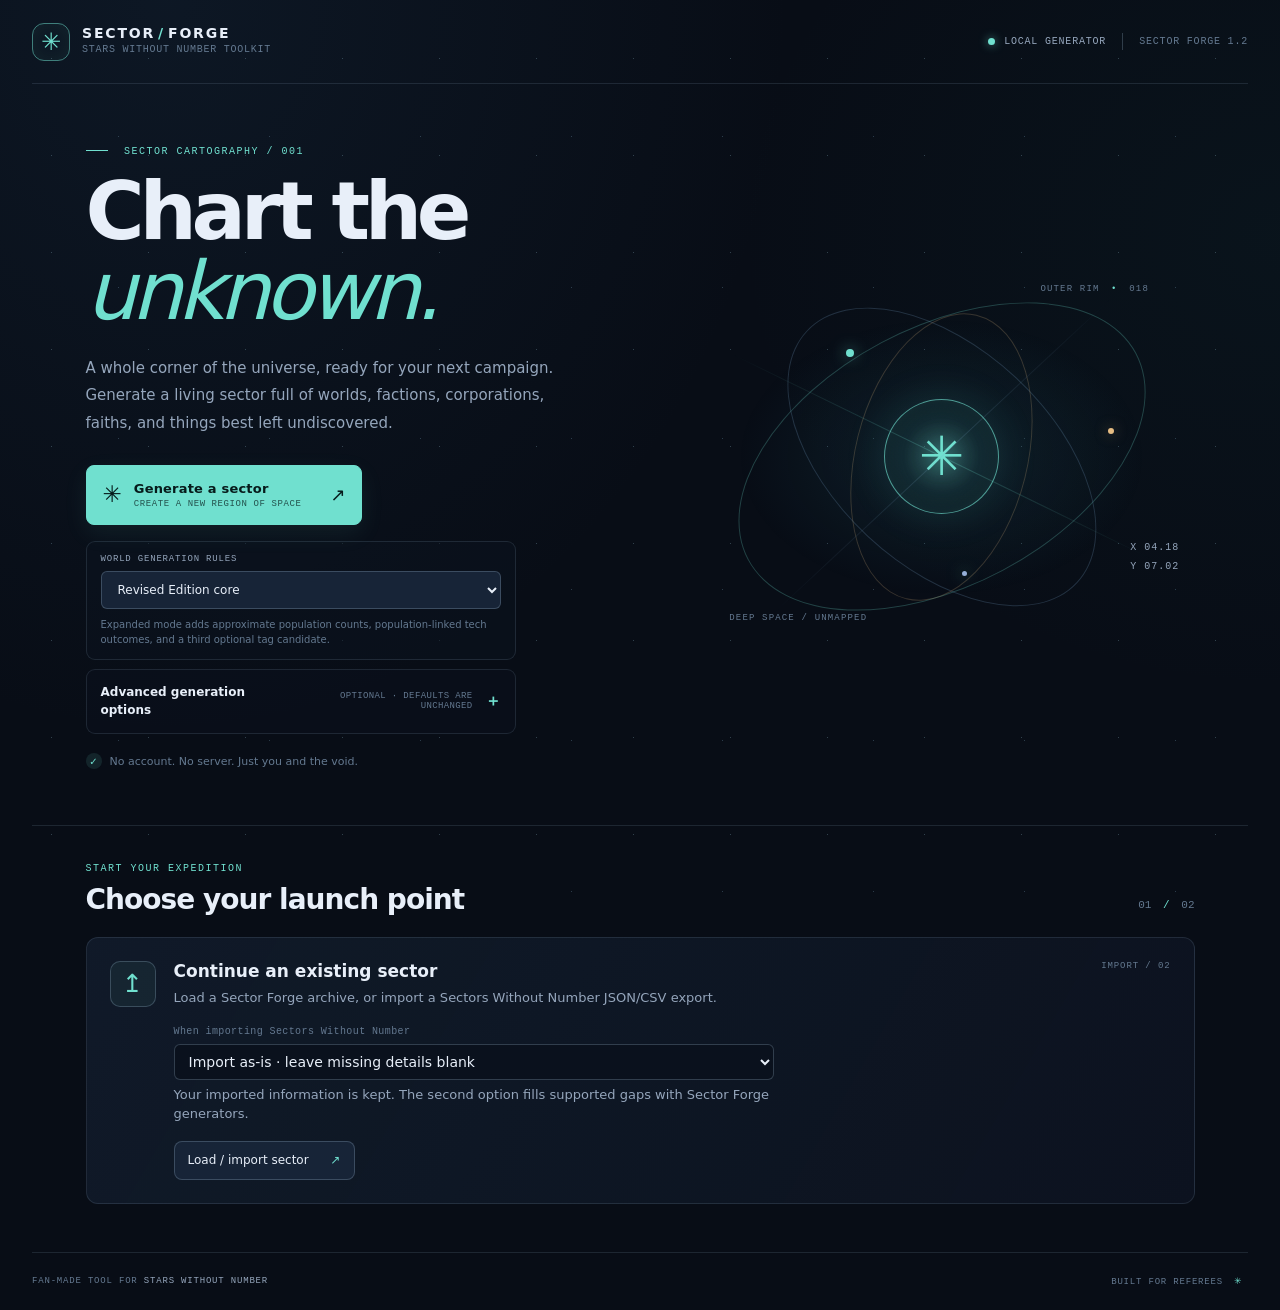
==== commit c67a6f34: "Add files via upload" ====
--- a/index.html
+++ b/index.html
@@ -20,7 +20,7 @@
 				<span class="brand-mark" aria-hidden="true">✳</span>
 				<span class="brand-copy"><strong>SECTOR<span class="brand-slash">/</span>FORGE</strong><small>STARS WITHOUT NUMBER TOOLKIT</small></span>
 			</a>
-			<div class="topbar-right"><span class="status-dot"></span><span>LOCAL GENERATOR</span><span class="topbar-divider"></span><span class="version-label">SECTOR FORGE 1.0</span></div>
+			<div class="topbar-right"><span class="status-dot"></span><span>LOCAL GENERATOR</span><span class="topbar-divider"></span><span class="version-label">SECTOR FORGE 1.2</span></div>
 		</header>
 
 		<section class="hero-grid">
@@ -123,9 +123,9 @@
 			<section data-title="Aliens" class="content-panel data-panel"><div class="panel-heading"><div><p class="eyebrow">NON-HUMAN INTELLIGENCE</p><h2>Alien catalog</h2><p class="panel-description">Unfamiliar life, strange societies, and first-contact complications.</p></div><span class="panel-heading-mark" aria-hidden="true">⌁</span></div><div id="aliens-output" class="table-output"></div></section>
 			<section data-title="Factions" class="content-panel data-panel campaign-panel">
 				<div class="panel-heading"><div><p class="eyebrow">SECTOR POWER / DOWNTIME</p><h2>Faction operations</h2><p class="panel-description">Track influential organizations, their resources, goals, assets, and the pressure they exert across the sector.</p></div><span class="panel-heading-mark" aria-hidden="true">♜</span></div>
-				<div class="tool-actions"><button id="factions-reroll" class="button button-secondary" type="button">Regenerate factions</button><button id="faction-turn-button" class="button button-primary" type="button">Advance faction turn ↗</button><span id="faction-turn-status" class="tool-status"></span></div>
-				<div id="faction-news" class="story-grid"></div><div id="factions-output" class="table-output"></div>
-				<div class="panel-subsection"><h3>Diplomatic relations</h3><p class="panel-description">Bilateral relationships shift with turns and can be adjusted directly; they feed conflict pressure and market stability.</p><div id="diplomacy-output" class="table-output"></div></div>
+				<div class="tool-actions"><button id="factions-add" class="button button-secondary" type="button">Add custom faction</button><button id="factions-reroll" class="button button-secondary" type="button">Regenerate factions</button><button id="faction-turn-button" class="button button-primary" type="button">Advance faction turn ↗</button><span id="faction-turn-status" class="tool-status"></span></div>
+				<div class="panel-subsection"><h3>Latest turn activity</h3><div id="faction-news" class="story-grid"></div></div><div class="panel-subsection"><h3>Campaign turn log</h3><p class="panel-description">Faction-turn events are archived by turn. Add referee notes to preserve campaign decisions and context.</p><div id="faction-turn-history" class="story-grid"></div></div><div id="factions-output" class="table-output"></div>
+				<div class="panel-subsection"><h3>Diplomatic relations</h3><p class="panel-description">Bilateral relationships can be adjusted directly. Alliances prevent faction-on-faction asset attacks; relationships also feed conflict pressure and market stability.</p><div id="diplomacy-output" class="table-output"></div></div>
 				<div class="panel-subsection"><h3>Faction asset roster</h3><p class="panel-description">Review and edit individual assets, upkeep, hit points, deployment, and readiness.</p><div id="assets-output" class="table-output"></div></div>
 				<p class="tool-footnote">Faction turns track income, upkeep, maintenance, asset purchases, influence, repair, and attack events using Sector Forge’s original generic asset catalog. This is a playable campaign aid, not a verbatim reproduction of the full published faction asset catalog and all special asset abilities.</p>
 			</section>
--- a/planet.css
+++ b/planet.css
@@ -365,6 +365,10 @@
 .story-kicker { margin:0 0 7px; color:var(--accent); font:500 9px var(--font-mono); letter-spacing:.1em; text-transform:uppercase; overflow-wrap:anywhere; }
 .story-card h3 { margin:0 0 8px; color:var(--text-color); font:600 18px var(--font-display); line-height:1.2; overflow-wrap:anywhere; }
 .story-summary { margin:0 0 13px; color:var(--text-muted); font-size:12px; line-height:1.65; }
+.faction-turn-event-list { margin:0 0 12px; padding-left:18px; color:var(--text-muted); font-size:11px; line-height:1.6; overflow-wrap:anywhere; }
+.faction-turn-event-list li { margin:0 0 5px; }
+.faction-turn-note-editor { margin-top:12px; }
+.faction-turn-note-editor textarea { display:block; width:100%; min-height:88px; resize:vertical; }
 .story-field { display:grid; grid-template-columns:minmax(74px, .42fr) minmax(0,1fr); gap:10px; padding:8px 0; border-top:1px solid var(--line); font-size:11px; line-height:1.5; }
 .story-field strong { color:var(--text-dim); font:500 9px var(--font-mono); letter-spacing:.07em; text-transform:uppercase; }
 .story-field span { min-width:0; color:var(--text-color); overflow-wrap:anywhere; }
@@ -468,6 +472,11 @@
 #hexmap .system-halo { fill:#70e0cf; fill-opacity:.11; stroke:none; }
 #hexmap .system-core { stroke:#07101b; stroke-width:1.2; }
 #hexmap .system-core-ring { fill:none; stroke-width:1.25; stroke-opacity:.9; }
+#hexmap .system-node-black-hole .system-halo { fill:#a7a7ff; fill-opacity:.18; }
+#hexmap .black-hole-core { fill:#03060b; stroke:#d6a4f2; stroke-width:1.15; }
+#hexmap .black-hole-disk { fill:none; stroke:#d6a4f2; stroke-width:1.75; stroke-opacity:.95; }
+#hexmap .black-hole-disk-secondary { stroke:#8bb4ef; stroke-width:1.05; stroke-opacity:.8; }
+.inspector-black-hole-label { color:#d6a4f2; }
 #hexmap .system-control { fill:none; stroke-width:1.1; stroke-opacity:.65; stroke-dasharray:2 3; }
 #hexmap .orbit-dot { fill:#d5e7f4; fill-opacity:.72; pointer-events:none; }
 #hexmap .system-label { font:600 9px var(--font-body); text-anchor:middle; fill:#e5effa; paint-order:stroke; stroke:#08111d; stroke-width:2.8px; stroke-linejoin:round; pointer-events:none; }
@@ -555,3 +564,26 @@
 .import-mode-help { color:var(--text-dim); font-size:12px; line-height:1.5; margin:4px 0 12px; }
 #source-data-output { max-height:70vh; overflow:auto; }
 #source-data-summary { margin:10px 0 16px; line-height:1.6; }
+
+/* Editor action controls are real buttons for keyboard/touch reliability, but
+   retain the compact inline appearance of the original icon links. */
+.dynedit-randomize {
+	border: 0;
+	background: transparent;
+	padding: 0 2px;
+	line-height: 1.2;
+	font: inherit;
+	font-size: 20px;
+}
+.dynedit-toolbar-button {
+	border: 0;
+	background: transparent;
+	padding: 2px 4px;
+	font: inherit;
+	cursor: pointer;
+}
+.dynedit-randomize:focus-visible,
+.dynedit-toolbar-button:focus-visible {
+	outline: 2px solid var(--accent);
+	outline-offset: 2px;
+}
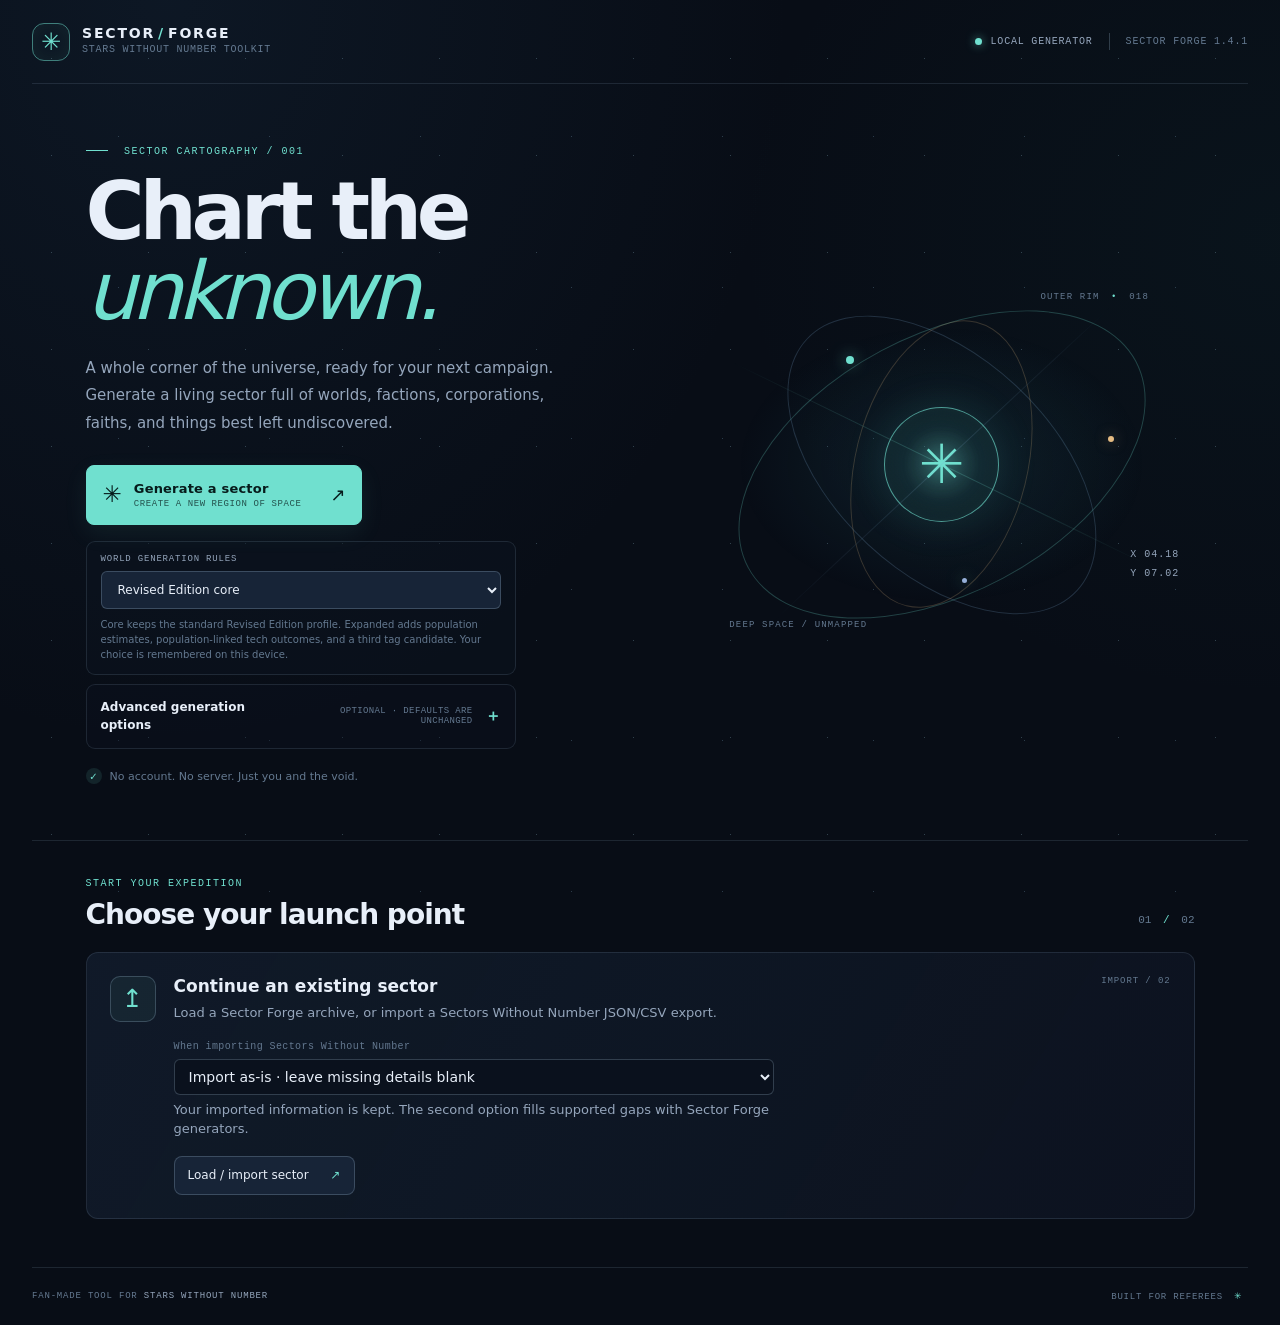
==== commit 479a39a3: "Add files via upload" ====
--- a/index.html
+++ b/index.html
@@ -20,7 +20,7 @@
 				<span class="brand-mark" aria-hidden="true">✳</span>
 				<span class="brand-copy"><strong>SECTOR<span class="brand-slash">/</span>FORGE</strong><small>STARS WITHOUT NUMBER TOOLKIT</small></span>
 			</a>
-			<div class="topbar-right"><span class="status-dot"></span><span>LOCAL GENERATOR</span><span class="topbar-divider"></span><span class="version-label">SECTOR FORGE 1.2</span></div>
+			<div class="topbar-right"><span class="status-dot"></span><span>LOCAL GENERATOR</span><span class="topbar-divider"></span><span class="version-label">SECTOR FORGE 1.4.1</span></div>
 		</header>
 
 		<section class="hero-grid">
@@ -37,7 +37,7 @@
 						<option value="core">Revised Edition core</option>
 						<option value="expanded">Expanded World Generation profile</option>
 					</select>
-					<p>Expanded mode adds approximate population counts, population-linked tech outcomes, and a third optional tag candidate.</p>
+					<p>Core keeps the standard Revised Edition profile. Expanded adds population estimates, population-linked tech outcomes, and a third tag candidate. Your choice is remembered on this device.</p>
 				</div>
 				<details id="advanced-generation-options" class="generation-advanced">
 					<summary><span>Advanced generation options</span><small>OPTIONAL · DEFAULTS ARE UNCHANGED</small></summary>
@@ -105,37 +105,49 @@
 
 		<div id="viewer-tabs" class="viewer-tabs">
 			<section data-title="Export" class="content-panel export-panel">
-				<div class="panel-heading"><div><p class="eyebrow">TRANSFER / ARCHIVE</p><h2>Export &amp; share</h2><p class="panel-description">Save a local copy for safekeeping, or share a compressed link to this exact sector.</p></div><span class="panel-heading-mark" aria-hidden="true">↗</span></div>
+				<div class="panel-heading"><div><p class="eyebrow">TRANSFER / ARCHIVE</p><h2>Export &amp; share</h2><p class="panel-description">Download a portable GM backup or share a compressed link. Export size is shown below; large campaigns are better shared as JSON.</p></div><span class="panel-heading-mark" aria-hidden="true">↗</span></div>
 				<div class="export-grid">
 					<article class="export-card"><div class="export-card-icon" aria-hidden="true">▤</div><p class="eyebrow">REFEREE EDITION</p><h3>Full sector archive</h3><p>Includes private notes, hidden details, world tags, and referee-facing information.</p><a id="export-json-gm" class="button button-primary export-link" download>Download GM JSON <span aria-hidden="true">↓</span></a><label class="field-label" for="export-url-gm">Shareable GM link</label><input id="export-url-gm" readonly class="url-export" aria-label="Shareable GM link">
 					</article>
 					<article class="export-card"><div class="export-card-icon" aria-hidden="true">◇</div><p class="eyebrow">PLAYER EDITION</p><h3>Player-safe archive</h3><p>Strips selected secrets and hidden details, ready to share with the table.</p><a id="export-json-player" class="button button-secondary export-link" download>Download player JSON <span aria-hidden="true">↓</span></a><label class="field-label" for="export-url-player">Shareable player link</label><input id="export-url-player" readonly class="url-export" aria-label="Shareable player link">
 					</article>
 				</div>
-				<p class="export-note"><span aria-hidden="true">ⓘ</span> Links contain the sector data in the URL. Large sectors may create long links; JSON is the most reliable backup.</p>
+				<p id="export-size-status" class="tool-status" role="status" aria-live="polite">Export size and detailed-history retention will appear after the sector export is prepared.</p>
+				<section class="recovery-panel" aria-labelledby="local-recovery-heading">
+					<div><p class="eyebrow">ON THIS DEVICE ONLY</p><h3 id="local-recovery-heading">Local recovery snapshot</h3><p class="panel-description">Keep an optional GM snapshot in this browser. Enable automatic snapshots after edits, or save one manually. Nothing is uploaded or encrypted by this feature; anyone with access to this browser profile may be able to access it. Avoid enabling this on shared devices.</p></div>
+					<label class="recovery-toggle"><input id="recovery-auto-enable" type="checkbox"><span>Enable automatic local recovery snapshots</span></label>
+					<div class="tool-actions"><button id="recovery-save-button" class="button button-secondary" type="button">Save snapshot now</button><button id="recovery-restore-button" class="button button-secondary" type="button" disabled>Restore latest snapshot</button><button id="recovery-clear-button" class="button button-quiet" type="button" disabled>Delete snapshot</button></div>
+					<p id="recovery-status" class="tool-status" role="status" aria-live="polite">Checking local recovery storage…</p>
+				</section>
+				<p class="export-note"><span aria-hidden="true">ⓘ</span> Links contain the sector data in the URL. Large sectors may create long links; JSON is the most reliable portable backup.</p>
 			</section>
 			<section data-title="Sector Map" id="map-container" class="content-panel map-panel"></section>
-			<section data-title="Worlds" class="content-panel data-panel"><div class="panel-heading"><div><p class="eyebrow">PLANETARY RECORDS</p><h2>World directory</h2><p class="panel-description">Browse and sort the worlds scattered across this sector.</p></div><span class="panel-heading-mark" aria-hidden="true">◎</span></div><div id="worlds-output" class="table-output"></div></section>
+			<section data-title="Worlds" class="content-panel data-panel"><div class="panel-heading"><div><p class="eyebrow">PLANETARY RECORDS</p><h2>World directory</h2><p class="panel-description">Browse and sort the worlds scattered across this sector.</p></div><span class="panel-heading-mark" aria-hidden="true">◎</span></div><p id="world-generation-profile-status" class="tool-status" role="status" aria-live="polite">World generation profile details will appear here.</p><div id="worlds-output" class="table-output"></div></section>
 			<section data-title="Source Data" id="source-data-panel" class="content-panel data-panel"><div class="panel-heading"><div><p class="eyebrow">IMPORT ARCHIVE / SOURCE RECORDS</p><h2>Source data</h2><p class="panel-description">Review the source entities preserved from an imported Sectors Without Number export.</p></div><span class="panel-heading-mark" aria-hidden="true">⇩</span></div><div id="source-data-summary" class="empty-note">No external source data is attached to this sector.</div><div id="source-data-output" class="table-output"></div><div id="source-data-auxiliary-output" class="table-output"></div></section>
-			<section data-title="Corporations" class="content-panel data-panel"><div class="panel-heading"><div><p class="eyebrow">COMMERCE / INDUSTRY</p><h2>Corporations</h2><p class="panel-description">The organizations competing to own tomorrow.</p></div><span class="panel-heading-mark" aria-hidden="true">▥</span></div><div id="corporations-output" class="table-output"></div></section>
-			<section data-title="Political Groups" class="content-panel data-panel"><div class="panel-heading"><div><p class="eyebrow">POWER / INFLUENCE</p><h2>Political groups</h2><p class="panel-description">Movements, coalitions, and powers with a stake in the sector.</p></div><span class="panel-heading-mark" aria-hidden="true">⌘</span></div><div id="political-groups-output" class="table-output"></div></section>
-			<section data-title="Religions" class="content-panel data-panel"><div class="panel-heading"><div><p class="eyebrow">BELIEF / IDEOLOGY</p><h2>Religions &amp; faiths</h2><p class="panel-description">Creeds that shape worlds—and the people willing to die for them.</p></div><span class="panel-heading-mark" aria-hidden="true">✧</span></div><div id="religions-output" class="table-output"></div></section>
-			<section data-title="Aliens" class="content-panel data-panel"><div class="panel-heading"><div><p class="eyebrow">NON-HUMAN INTELLIGENCE</p><h2>Alien catalog</h2><p class="panel-description">Unfamiliar life, strange societies, and first-contact complications.</p></div><span class="panel-heading-mark" aria-hidden="true">⌁</span></div><div id="aliens-output" class="table-output"></div></section>
+			<section data-title="Corporations" class="content-panel data-panel"><div class="panel-heading"><div><p class="eyebrow">COMMERCE / INDUSTRY</p><h2>Corporations</h2><p class="panel-description">The organizations competing to own tomorrow. Add a company even when an imported sector has no corporation baseline yet.</p></div><span class="panel-heading-mark" aria-hidden="true">▥</span></div><div class="tool-actions"><button id="corporations-add" class="button button-secondary" type="button">Add corporation</button><span id="corporations-status" class="tool-status" role="status" aria-live="polite"></span></div><div id="corporations-output" class="table-output"></div></section>
+			<section data-title="Political Groups" class="content-panel data-panel"><div class="panel-heading"><div><p class="eyebrow">POWER / INFLUENCE</p><h2>Political groups</h2><p class="panel-description">Movements, coalitions, and powers with a stake in the sector. Add these freely, including to imported sectors with no political-group baseline.</p></div><span class="panel-heading-mark" aria-hidden="true">⌘</span></div><div class="tool-actions"><button id="political-groups-add" class="button button-secondary" type="button">Add political group</button><span id="political-groups-status" class="tool-status" role="status" aria-live="polite"></span></div><div id="political-groups-output" class="table-output"></div></section>
+			<section data-title="Religions" class="content-panel data-panel"><div class="panel-heading"><div><p class="eyebrow">BELIEF / IDEOLOGY</p><h2>Religions &amp; faiths</h2><p class="panel-description">Creeds that shape worlds—and the people willing to die for them. Add a faith, sect, cult, or new religious movement, even when the imported directory is empty.</p></div><span class="panel-heading-mark" aria-hidden="true">✧</span></div><div class="tool-actions"><button id="religions-add" class="button button-secondary" type="button">Add religion / faith</button><span id="religions-status" class="tool-status" role="status" aria-live="polite"></span></div><div id="religions-output" class="table-output"></div></section>
+			<section data-title="Aliens" class="content-panel data-panel"><div class="panel-heading"><div><p class="eyebrow">NON-HUMAN INTELLIGENCE</p><h2>Alien catalog</h2><p class="panel-description">Unfamiliar life, strange societies, and first-contact complications. Add species to any imported catalog; new sectors still generate 3–8 entries automatically.</p></div><span class="panel-heading-mark" aria-hidden="true">⌁</span></div><div class="tool-actions"><button id="aliens-add" class="button button-secondary" type="button">Add alien species</button><span id="alien-catalog-status" class="tool-status" role="status" aria-live="polite">Alien catalog count will appear here.</span></div><div id="aliens-output" class="table-output"></div></section>
 			<section data-title="Factions" class="content-panel data-panel campaign-panel">
 				<div class="panel-heading"><div><p class="eyebrow">SECTOR POWER / DOWNTIME</p><h2>Faction operations</h2><p class="panel-description">Track influential organizations, their resources, goals, assets, and the pressure they exert across the sector.</p></div><span class="panel-heading-mark" aria-hidden="true">♜</span></div>
-				<div class="tool-actions"><button id="factions-add" class="button button-secondary" type="button">Add custom faction</button><button id="factions-reroll" class="button button-secondary" type="button">Regenerate factions</button><button id="faction-turn-button" class="button button-primary" type="button">Advance faction turn ↗</button><span id="faction-turn-status" class="tool-status"></span></div>
-				<div class="panel-subsection"><h3>Latest turn activity</h3><div id="faction-news" class="story-grid"></div></div><div class="panel-subsection"><h3>Campaign turn log</h3><p class="panel-description">Faction-turn events are archived by turn. Add referee notes to preserve campaign decisions and context.</p><div id="faction-turn-history" class="story-grid"></div></div><div id="factions-output" class="table-output"></div>
-				<div class="panel-subsection"><h3>Diplomatic relations</h3><p class="panel-description">Bilateral relationships can be adjusted directly. Alliances prevent faction-on-faction asset attacks; relationships also feed conflict pressure and market stability.</p><div id="diplomacy-output" class="table-output"></div></div>
+				<div class="tool-actions"><button id="factions-add" class="button button-secondary" type="button">Add custom faction</button><button id="factions-reroll" class="button button-secondary" type="button">Regenerate factions</button><button id="faction-turn-button" class="button button-primary" type="button">Advance campaign turn ↗</button><span id="faction-turn-status" class="tool-status" role="status" aria-live="polite"></span></div>
+				<div class="panel-subsection"><h3>Latest turn activity</h3><div id="faction-news" class="story-grid"></div></div><div class="panel-subsection"><h3>Campaign turn log</h3><p class="panel-description">Turn summaries stay compact. Expand a turn to inspect its events, or search the archived history when you need a specific faction, action, location, or referee note.</p><p id="faction-history-retention-status" class="tool-status" role="status" aria-live="polite"></p><div class="archive-toolbar"><input id="faction-history-search" type="search" placeholder="Search turns, factions, actions, locations, notes…" aria-label="Search campaign turn history"/><span id="faction-history-page-status" class="tool-status" role="status" aria-live="polite"></span><button id="faction-history-prev" class="button button-secondary" type="button">Newer</button><button id="faction-history-next" class="button button-secondary" type="button">Older</button></div><div id="faction-turn-history" class="story-grid"></div></div><div class="panel-subsection"><h3>Campaign Chronicle</h3><p class="panel-description">A causal event record for economic, logistical, political, faction, and corporate developments. Detailed archive history is retained within a configurable campaign-wide byte budget (512 KB by default); oldest detail is pruned first while aggregate counters and settlement idempotency records remain. Download periodic GM JSON backups for long campaigns.</p><p id="chronicle-retention-status" class="tool-status" role="status" aria-live="polite"></p><div class="tool-actions"><select id="chronicle-filter" aria-label="Filter Chronicle category"><option value="all">All event categories</option><option value="economic">Economy</option><option value="commerce">Commerce</option><option value="logistics">Logistics</option><option value="transport">Transport</option><option value="politics">Politics</option><option value="diplomacy">Diplomacy</option><option value="faction">Factions</option><option value="strategy">Strategy</option><option value="corporate">Corporations</option><option value="campaign">Campaign</option><option value="gm-note">GM notes</option></select><input id="chronicle-search" type="search" placeholder="Search events, people, places…" aria-label="Search Chronicle"/><button id="chronicle-note-add" class="button button-secondary" type="button">Add private GM note</button></div><p id="chronicle-page-status" class="tool-status" role="status" aria-live="polite"></p><div id="chronicle-output" class="story-grid"></div><textarea id="chronicle-note-text" class="text-input" rows="3" placeholder="Private referee note: decisions, hidden motives, off-screen events…" aria-label="Private Chronicle note"></textarea></div><div id="factions-output" class="table-output"></div>
+				<div class="panel-subsection"><h3>Diplomatic relations</h3><p class="panel-description">Bilateral relationships can be adjusted directly. Trade flows, transit incidents, and hostile engagements now produce bounded automatic pressure on unlocked relationships. GM-authored locks remain authoritative.</p><div id="diplomacy-output" class="table-output"></div></div>
+				<div class="panel-subsection"><h3>Strategic intelligence and decisions</h3><p class="panel-description">Factions score viable actions against their goals, assets, resources, market dependencies, threats, and diplomacy. With political autonomy enabled, faction actors can propose limited trade/transit/non-aggression agreements, respond to older offers, and seek ceasefire or peace under pressure; the GM can disable this separately. Corporations compare rival supply offers using expected delivered cost, including observed delivery reliability, before committing to a new contract. Decisions include explanations and uncertainty; GM controls and manual locks remain authoritative. Polity-to-polity diplomacy remains referee-directed.</p><div class="tool-actions"><button id="strategic-settings-edit" class="button button-secondary" type="button">Configure actor autonomy</button><span id="strategic-status" class="tool-status"></span></div><div id="strategic-output" class="table-output"></div></div>
 				<div class="panel-subsection"><h3>Faction asset roster</h3><p class="panel-description">Review and edit individual assets, upkeep, hit points, deployment, and readiness.</p><div id="assets-output" class="table-output"></div></div>
 				<p class="tool-footnote">Faction turns track income, upkeep, maintenance, asset purchases, influence, repair, and attack events using Sector Forge’s original generic asset catalog. This is a playable campaign aid, not a verbatim reproduction of the full published faction asset catalog and all special asset abilities.</p>
 			</section>
 			<section data-title="Trade & Routes" class="content-panel data-panel campaign-panel">
 				<div class="panel-heading"><div><p class="eyebrow">TRADE LANES / POLITIES / MARKETS</p><h2>Sector connections</h2><p class="panel-description">Map reachable neighbors, outline political blocs, and compare original local commodity markets.</p></div><span class="panel-heading-mark" aria-hidden="true">⇄</span></div>
-				<div class="tool-actions"><button id="routes-reroll" class="button button-secondary" type="button">Recalculate routes</button><button id="markets-reroll" class="button button-secondary" type="button">Reroll markets</button><span id="route-status" class="tool-status"></span></div>
-				<div class="panel-subsection"><h3>Political blocs</h3><div id="polities-output" class="story-grid"></div></div>
+				<div class="tool-actions"><button id="routes-reroll" class="button button-secondary" type="button">Recalculate routes</button><button id="markets-reroll" class="button button-secondary" type="button">Reroll markets</button><button id="markets-initialize-economy" class="button button-primary" type="button">Initialize local economy</button><span id="route-status" class="tool-status" role="status" aria-live="polite"></span><span id="economy-status" class="tool-status" role="status" aria-live="polite"></span></div>
+				<div class="panel-subsection"><h3>Political blocs</h3><p class="panel-description">Polity relations use their own political vocabulary and remain separate from faction diplomacy.</p><div class="tool-actions"><button id="polity-relation-add" class="button button-secondary" type="button">Record polity relation</button></div><div id="polities-output" class="story-grid"></div></div>
 				<div class="panel-subsection"><h3>Trade & scout routes</h3><div id="routes-output" class="table-output"></div></div>
 				<div class="panel-subsection"><h3>Territorial influence</h3><p class="panel-description">Control is recalculated from home systems and deployed assets. A referee override can settle contested borders.</p><div id="influence-output" class="table-output"></div></div>
-				<div class="panel-subsection"><h3>World markets</h3><p class="panel-description">Prices are creative local estimates for campaign play, not a literal transcription of Suns of Gold tables.</p><div id="markets-output" class="market-grid"></div></div>
+				<div class="panel-subsection"><h3>World markets</h3><p class="panel-description">Markets track local production, consumption, inventories, shortages, and prices. Search by world, system, faction control, commodity, category, or tag. Goods tables and editing controls are built only when you open one market.</p><div class="market-browser-toolbar"><input id="market-search" type="search" placeholder="Search markets, systems, commodities, tags…" aria-label="Search world markets"/><span id="market-browser-status" class="tool-status" role="status" aria-live="polite"></span><button id="market-page-prev" class="button button-secondary" type="button">Previous</button><button id="market-page-next" class="button button-secondary" type="button">Next</button></div><div id="markets-output" class="market-grid"></div></div>
+				<div class="panel-subsection"><h3>Interstellar logistics</h3><p class="panel-description">Shipments move over operational trade routes, consume route capacity, take time to arrive, and can be delayed or lose cargo to transit incidents. Diplomatic policies can restrict or price access across controlled borders. Commodity-aware cargo, recurring supply contracts, freight, tolls, tariffs, operator costs, and delivered commodity purchases now settle through persistent campaign-credit accounts.</p><p id="logistics-status" class="tool-status"></p><div id="shipments-output" class="table-output"></div></div>
+				<div class="panel-subsection"><h3>Transport infrastructure</h3><p class="panel-description">Spaceports constrain cargo handling. Commissioned fleets add route capacity, influence transit speed and reliability, and require recurring operating costs. Routes without assigned fleets retain their abstract baseline capacity for compatibility.</p><p id="transport-status" class="tool-status" role="status" aria-live="polite"></p><div class="tool-actions"><button id="transport-fleet-add" class="button button-secondary" type="button">Commission transport fleet</button></div><h4>Spaceports</h4><div id="transport-ports-output" class="table-output"></div><h4>Fleets and route assignments</h4><div id="transport-fleets-output" class="table-output"></div></div><div class="panel-subsection"><h3>Recurring supply contracts</h3><p class="panel-description">Define recurring supply commitments between two markets. Contracts can set a negotiated fixed price, monthly-turn volume, and priority; they never bypass route capacity, cargo losses, market storage, or diplomatic restrictions.</p><div class="tool-actions"><button id="trade-contract-add" class="button button-secondary" type="button">Create supply contract</button><span id="contracts-status" class="tool-status" role="status" aria-live="polite"></span></div><div id="contracts-output" class="table-output"></div></div>
+				<div class="panel-subsection"><h3>Commodity freight profiles</h3><p class="panel-description">Cargo now consumes route capacity according to its freight units per lot. Defaults reflect broad handling classes; the GM can override each commodity profile for the sector.</p><div id="commodity-freight-output" class="table-output"></div></div>
+				<div class="panel-subsection"><h3>Formal political agreements</h3><p class="panel-description">Propose and ratify treaties, impose or lift sanctions, and record war, ceasefire, and peace transitions. Active policies are applied to the relevant route borders during logistics planning.</p><div class="tool-actions"><button id="politics-treaty-add" class="button button-secondary" type="button">Propose treaty</button><button id="politics-sanction-add" class="button button-secondary" type="button">Impose sanction</button><button id="politics-war-add" class="button button-secondary" type="button">Declare war</button></div><h4>Treaties and proposals</h4><p id="politics-status" class="tool-status" role="status" aria-live="polite"></p><div id="politics-treaties-output" class="table-output"></div><h4>Sanctions</h4><div id="politics-sanctions-output" class="table-output"></div><h4>Wars and ceasefires</h4><div id="politics-wars-output" class="table-output"></div></div><div class="panel-subsection"><h3>Commercial finances</h3><p class="panel-description">Abstract campaign-credit accounts track faction treasuries, corporate capital, freight operators, and customs receipts. Opening capital is an estimated campaign baseline, not a published SWN conversion; balances and overdraft warning thresholds are referee-facing; the threshold flags debt but does not prevent a transfer.</p><p id="finance-status" class="tool-status" role="status" aria-live="polite"></p><div id="finance-output" class="table-output"></div></div>
 				<div class="panel-subsection"><h3>Corporate market links</h3><p class="panel-description">These are live links between corporations, specific worlds, market goods, and the systems that carry the trade.</p><div id="corp-market-links-output" class="table-output"></div></div>
 			</section>
 			<section data-title="Adventure Lab" class="content-panel data-panel campaign-panel">
@@ -187,7 +199,17 @@
 	<script src="generators/religion-generator.js"></script>
 	<script src="generators/political-group-generator.js"></script>
 	<script src="generators/alien-generator.js"></script>
+	<script src="simulation/trade-route-rules.js"></script>
 	<script src="generators/campaign-tools.js"></script>
+	<script src="simulation/sector-simulation.js"></script>
+	<script src="simulation/economy-engine.js"></script>
+	<script src="simulation/settlement-engine.js"></script>
+	<script src="simulation/trade-contract-engine.js"></script>
+	<script src="simulation/transport-engine.js"></script>
+	<script src="simulation/logistics-engine.js"></script>
+	<script src="simulation/diplomacy-engine.js"></script>
+	<script src="simulation/political-engine.js"></script>
+	<script src="simulation/strategic-engine.js"></script>
 	<script src="hexmap.js"></script>
 	<script src="app.js"></script>
 	<script>App.start();</script>
--- a/planet.css
+++ b/planet.css
@@ -190,6 +190,14 @@
 .url-export { display: block; width: 100%; min-width: 0; padding: 11px 12px; border: 1px solid var(--line); border-radius: 6px; color: var(--text-muted); background: #080f19; font: 11px var(--font-mono); }
 .export-note { display: flex; gap: 9px; margin: 20px 0 0; color: var(--text-dim); font-size: 11px; }
 .export-note span { color: var(--amber); }
+.recovery-panel { margin-top:22px; padding:20px 22px; border:1px solid var(--line); border-radius:11px; background:rgba(12,19,31,.58); }
+.recovery-panel h3 { margin:0 0 7px; font:600 19px var(--font-display); }
+.recovery-panel .panel-description { max-width:760px; margin:0 0 14px; }
+.recovery-toggle { display:flex; align-items:flex-start; gap:9px; margin:12px 0 14px; color:var(--text); font-size:12px; line-height:1.5; cursor:pointer; }
+.recovery-toggle input { flex:0 0 auto; margin:2px 0 0; accent-color:var(--accent); }
+.recovery-panel .tool-actions { margin-bottom:10px; }
+.recovery-panel .tool-status { display:block; min-height:1.5em; line-height:1.5; }
+
 .viewer-footer { margin-top: 23px; }
 
 /* Map and inspector */
@@ -239,6 +247,54 @@
 .data-panel { min-width: 0; }
 .table-output { max-width: 100%; overflow: auto; border: 1px solid var(--line); border-radius: 9px; scrollbar-width: thin; scrollbar-color: var(--surface-3) transparent; }
 .dyntable { width: 100%; min-width: 740px; border-spacing: 0; border-collapse: separate; color: var(--text-muted); font-size: 12px; }
+
+/* World and alien directories contain more columns than a phone can show at
+   once. Keep their columns readable and let the existing table-output frame
+   scroll horizontally instead of squeezing words/actions into character-wide
+   cells. Explicit col widths also stabilize the table across generated data. */
+#worlds-output .dyntable { width: 100%; min-width: 1475px; table-layout: fixed; }
+#worlds-output .dyntable col:nth-child(1)  { width: 50px; }
+#worlds-output .dyntable col:nth-child(2)  { width: 105px; }
+#worlds-output .dyntable col:nth-child(3)  { width: 105px; }
+#worlds-output .dyntable col:nth-child(4)  { width: 100px; }
+#worlds-output .dyntable col:nth-child(5)  { width: 65px; }
+#worlds-output .dyntable col:nth-child(6)  { width: 80px; }
+#worlds-output .dyntable col:nth-child(7)  { width: 85px; }
+#worlds-output .dyntable col:nth-child(8)  { width: 125px; }
+#worlds-output .dyntable col:nth-child(9)  { width: 100px; }
+#worlds-output .dyntable col:nth-child(10) { width: 105px; }
+#worlds-output .dyntable col:nth-child(11) { width: 105px; }
+#worlds-output .dyntable col:nth-child(12) { width: 120px; }
+#worlds-output .dyntable col:nth-child(13) { width: 150px; }
+#worlds-output .dyntable col:nth-child(14) { width: 110px; }
+#worlds-output .dyntable col.edit-column { width: 70px; }
+/* Corporation rows also need a stable action column. The descriptive fields
+   can be long (especially Sector interests and Strategy), so give them fixed
+   room and keep the Edit action from being squeezed by content-heavy records. */
+#corporations-output .dyntable { width: 100%; min-width: 1000px; table-layout: fixed; }
+#corporations-output .dyntable col:nth-child(1) { width: 160px; }
+#corporations-output .dyntable col:nth-child(2) { width: 170px; }
+#corporations-output .dyntable col:nth-child(3) { width: 200px; }
+#corporations-output .dyntable col:nth-child(4) { width: 110px; }
+#corporations-output .dyntable col:nth-child(5) { width: 180px; }
+#corporations-output .dyntable col:nth-child(6) { width: 100px; }
+#corporations-output .dyntable col.edit-column { width: 80px; }
+#corporations-output .dyntable td { overflow-wrap: break-word; word-break: normal; hyphens: manual; }
+#corporations-output .dyntable td.edit-cell { min-width: 80px; white-space: nowrap; text-align: center; }
+#corporations-output .dyntable td.edit-cell .textbutton { display: inline-block; min-width: 38px; white-space: nowrap; overflow-wrap: normal; word-break: keep-all; }
+#aliens-output .dyntable { width: 100%; min-width: 820px; table-layout: fixed; }
+#aliens-output .dyntable col:nth-child(1) { width: 155px; }
+#aliens-output .dyntable col:nth-child(2) { width: 100px; }
+#aliens-output .dyntable col:nth-child(3) { width: 180px; }
+#aliens-output .dyntable col:nth-child(4) { width: 130px; }
+#aliens-output .dyntable col:nth-child(5) { width: 180px; }
+#aliens-output .dyntable col.edit-column { width: 75px; }
+#worlds-output .dyntable td,
+#aliens-output .dyntable td { overflow-wrap: break-word; word-break: normal; hyphens: manual; }
+#worlds-output .dyntable td.edit-cell,
+#aliens-output .dyntable td.edit-cell { min-width: 70px; white-space: nowrap; text-align: center; }
+#worlds-output .dyntable td.edit-cell .textbutton,
+#aliens-output .dyntable td.edit-cell .textbutton { display: inline-block; min-width: 34px; white-space: nowrap; overflow-wrap: normal; word-break: keep-all; }
 .dyntable td { padding: 12px 14px; border: 0; border-bottom: 1px solid rgba(157, 183, 208, .08); vertical-align: top; }
 .dyntable tbody tr { background: rgba(13, 20, 33, .45); transition: background .12s ease; }
 .dyntable tbody tr:nth-child(2n) { background: rgba(124, 155, 187, .035); }
@@ -256,6 +312,7 @@
 textarea { padding: 10px; }
 input::placeholder, textarea::placeholder { color: var(--text-dim); }
 .no-edit .edit-zone { display: none !important; }
+.no-edit .gm-only-control { display: none !important; }
 .map-edit-mode-off #inspector .edit-zone { display: none !important; }
 .textbutton { cursor: pointer; color: var(--accent); user-select: none; }
 .textbutton:hover { color: var(--accent-strong); }
@@ -266,6 +323,7 @@
 .dynmodal-container .textbutton { display: inline-flex; margin: 7px 8px 0 0; padding: 9px 14px; border: 1px solid var(--line-strong); border-radius: 6px; }
 .dynedit { width: 100%; border-spacing: 0 7px; }
 .dynedit td { vertical-align: top !important; }
+.dynedit-status { min-height: 1.2em; margin: 4px 0 10px; color: var(--text-dim); font-size: 11px; }
 .dynedit td:first-child { width: 32%; padding: 8px 12px 0 0; color: var(--text-muted); font-size: 12px; }
 .dynedit select, .dynedit input, .dynedit textarea { width: 100%; padding: 9px 10px; }
 .dynedit textarea { min-height: 80px; resize: vertical; }
@@ -587,3 +645,46 @@
 	outline: 2px solid var(--accent);
 	outline-offset: 2px;
 }
+
+
+/* Bounded, searchable campaign archives and lazy market directory */
+.archive-toolbar,.market-browser-toolbar { display:flex; align-items:center; flex-wrap:wrap; gap:8px; margin:10px 0 14px; min-width:0; }
+.archive-toolbar input,.market-browser-toolbar input { flex:1 1 260px; min-width:0; max-width:520px; padding:10px 12px; color:var(--text-color); background:var(--surface-1); border:1px solid var(--line-strong); border-radius:7px; font:12px var(--font-body); }
+.archive-toolbar .tool-status,.market-browser-toolbar .tool-status { flex:1 1 150px; min-width:0; }
+.archive-toolbar button,.market-browser-toolbar button { flex:0 0 auto; }
+.archive-detail { margin-top:8px; padding:9px 10px; border:1px solid var(--line); border-radius:7px; background:rgba(0,0,0,.10); min-width:0; }
+.archive-detail > summary { cursor:pointer; color:var(--accent); font:500 10px var(--font-mono); overflow-wrap:anywhere; }
+.archive-detail > *:not(summary) { overflow-wrap:anywhere; word-break:break-word; }
+.archive-load-more { grid-column:1/-1; justify-self:start; }
+.faction-turn-event-list,.chronicle-effects { min-width:0; overflow-wrap:anywhere; word-break:break-word; }
+.faction-turn-event-list li,.chronicle-event-card p,.chronicle-event-card h3 { min-width:0; overflow-wrap:anywhere; word-break:break-word; }
+.market-grid { grid-template-columns:repeat(2,minmax(0,1fr)); align-items:start; }
+.market-grid > .empty-note { grid-column:1/-1; }
+.market-card { min-width:0; max-width:100%; overflow:hidden; padding:13px; }
+.market-card > summary { display:flex; align-items:center; justify-content:space-between; gap:8px; cursor:pointer; list-style:none; }
+.market-card > summary::-webkit-details-marker { display:none; }
+.market-card > summary::after { content:'＋'; flex:0 0 auto; color:var(--accent); font-size:15px; }
+.market-card[open] > summary::after { content:'−'; }
+.market-card-preview { margin:8px 0 0; color:var(--text-dim); font-size:10px; line-height:1.5; overflow-wrap:anywhere; }
+.market-detail-content { min-width:0; max-width:100%; }
+.market-detail-content .story-controls { margin-top:10px; }
+.market-table-wrap { max-width:100%; overflow-x:auto; overscroll-behavior-x:contain; }
+.market-table-wrap table { min-width:840px; }
+.dyntable td,.dyntable th { overflow-wrap:anywhere; word-break:normal; }
+.chronicle-event-card,.faction-turn-log-card { min-width:0; max-width:100%; overflow:hidden; }
+.chronicle-event-card h3 { overflow-wrap:anywhere; word-break:break-word; }
+@media (max-width:760px) {
+  .market-grid { grid-template-columns:minmax(0,1fr); }
+  .market-browser-toolbar input,.archive-toolbar input { flex-basis:100%; max-width:none; }
+  .archive-toolbar .tool-status,.market-browser-toolbar .tool-status { flex-basis:100%; }
+}
+
+/* Campaign data tables: bounded rows, searchable directories, and safe long-token wrapping. */
+.data-table-toolbar{display:grid;grid-template-columns:minmax(180px,1fr) minmax(170px,auto) auto auto;align-items:center;gap:8px;margin:0 0 10px}
+.data-table-toolbar input{min-width:0;width:100%;padding:9px 11px;border:1px solid var(--line,#334155);border-radius:8px;background:var(--panel,#10151d);color:inherit}
+.data-table-toolbar button:disabled{opacity:.45;cursor:not-allowed}
+.data-table-scroll{max-width:100%;overflow-x:auto;overscroll-behavior-inline:contain}
+.data-table-scroll .campaign-table{width:max-content;min-width:100%;table-layout:auto}
+.data-table-scroll .campaign-table th,.data-table-scroll .campaign-table td{max-width:440px;white-space:normal;overflow-wrap:anywhere;word-break:normal;vertical-align:top}
+.data-table-scroll .campaign-table td.data-table-cell{line-height:1.4}
+@media(max-width:720px){.data-table-toolbar{grid-template-columns:minmax(0,1fr) auto auto}.data-table-toolbar .tool-status{grid-column:1/-1;grid-row:2}.data-table-scroll .campaign-table th,.data-table-scroll .campaign-table td{max-width:280px}}
